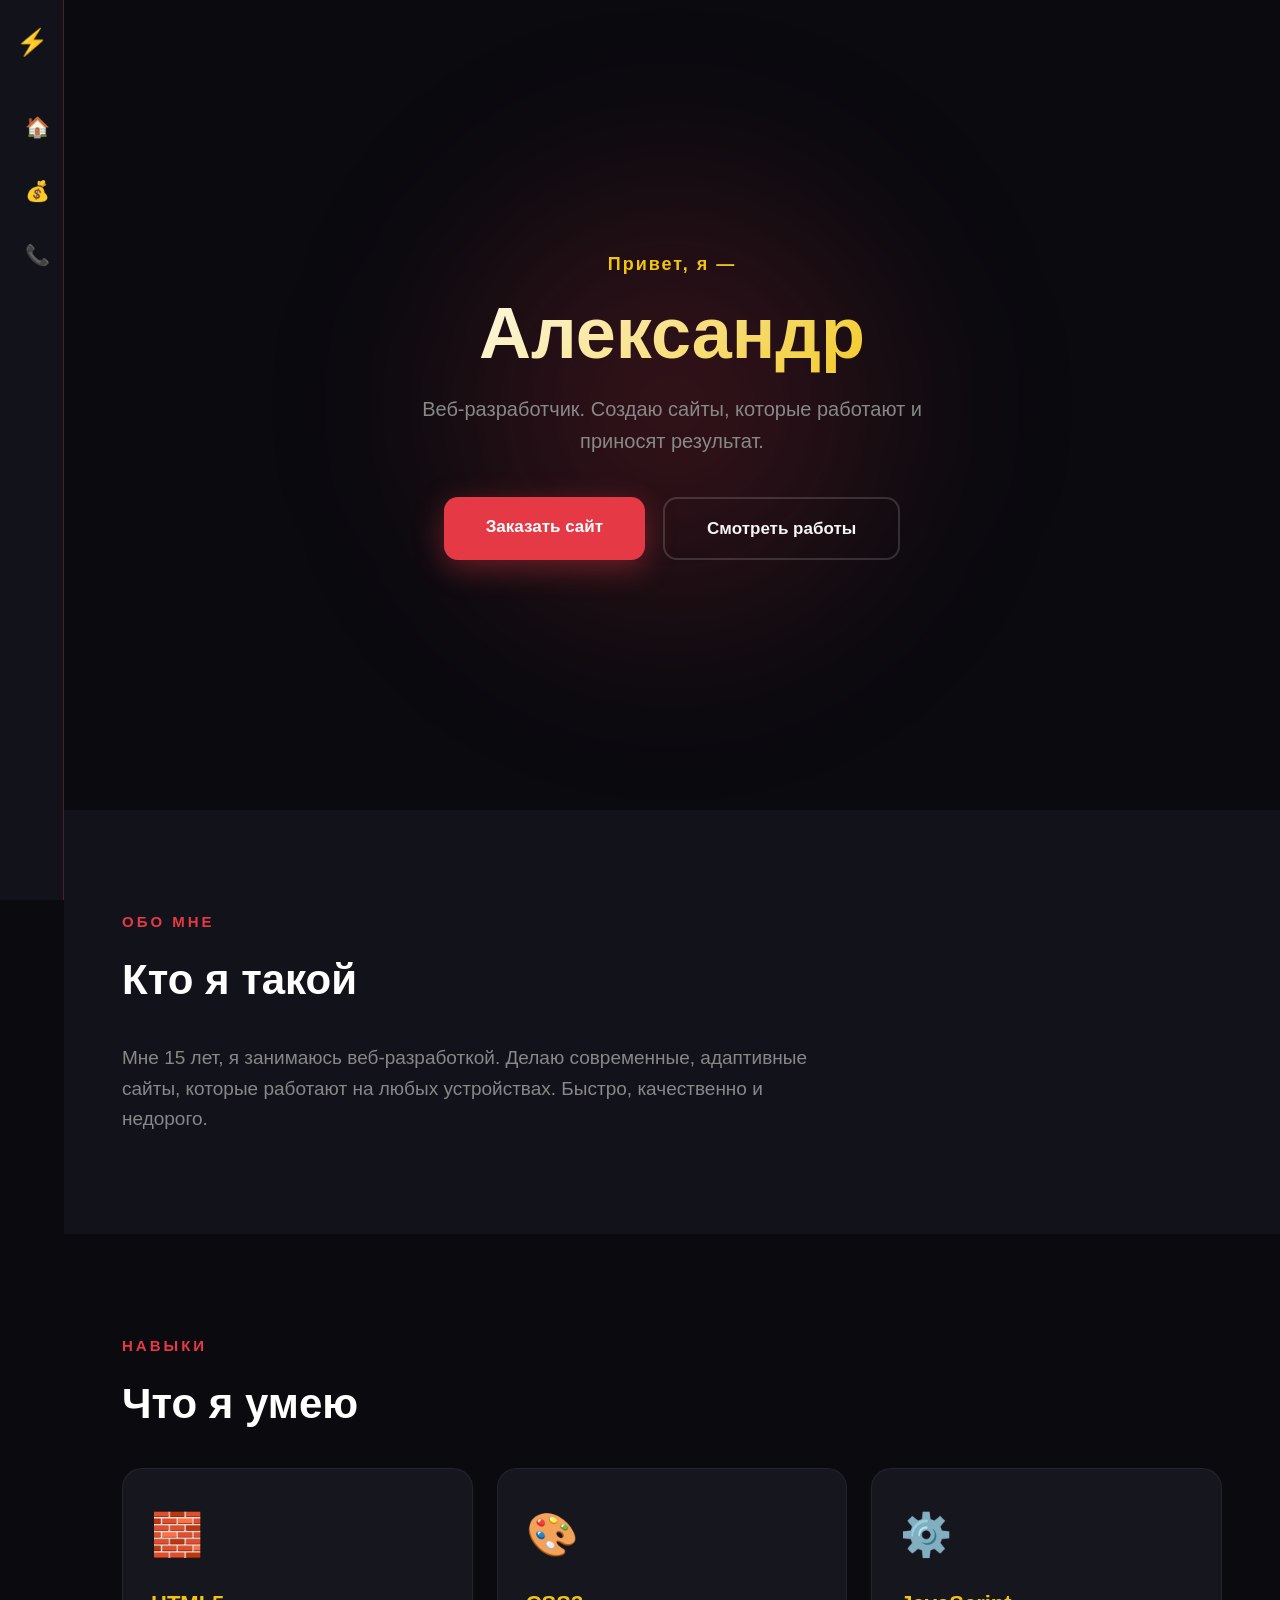
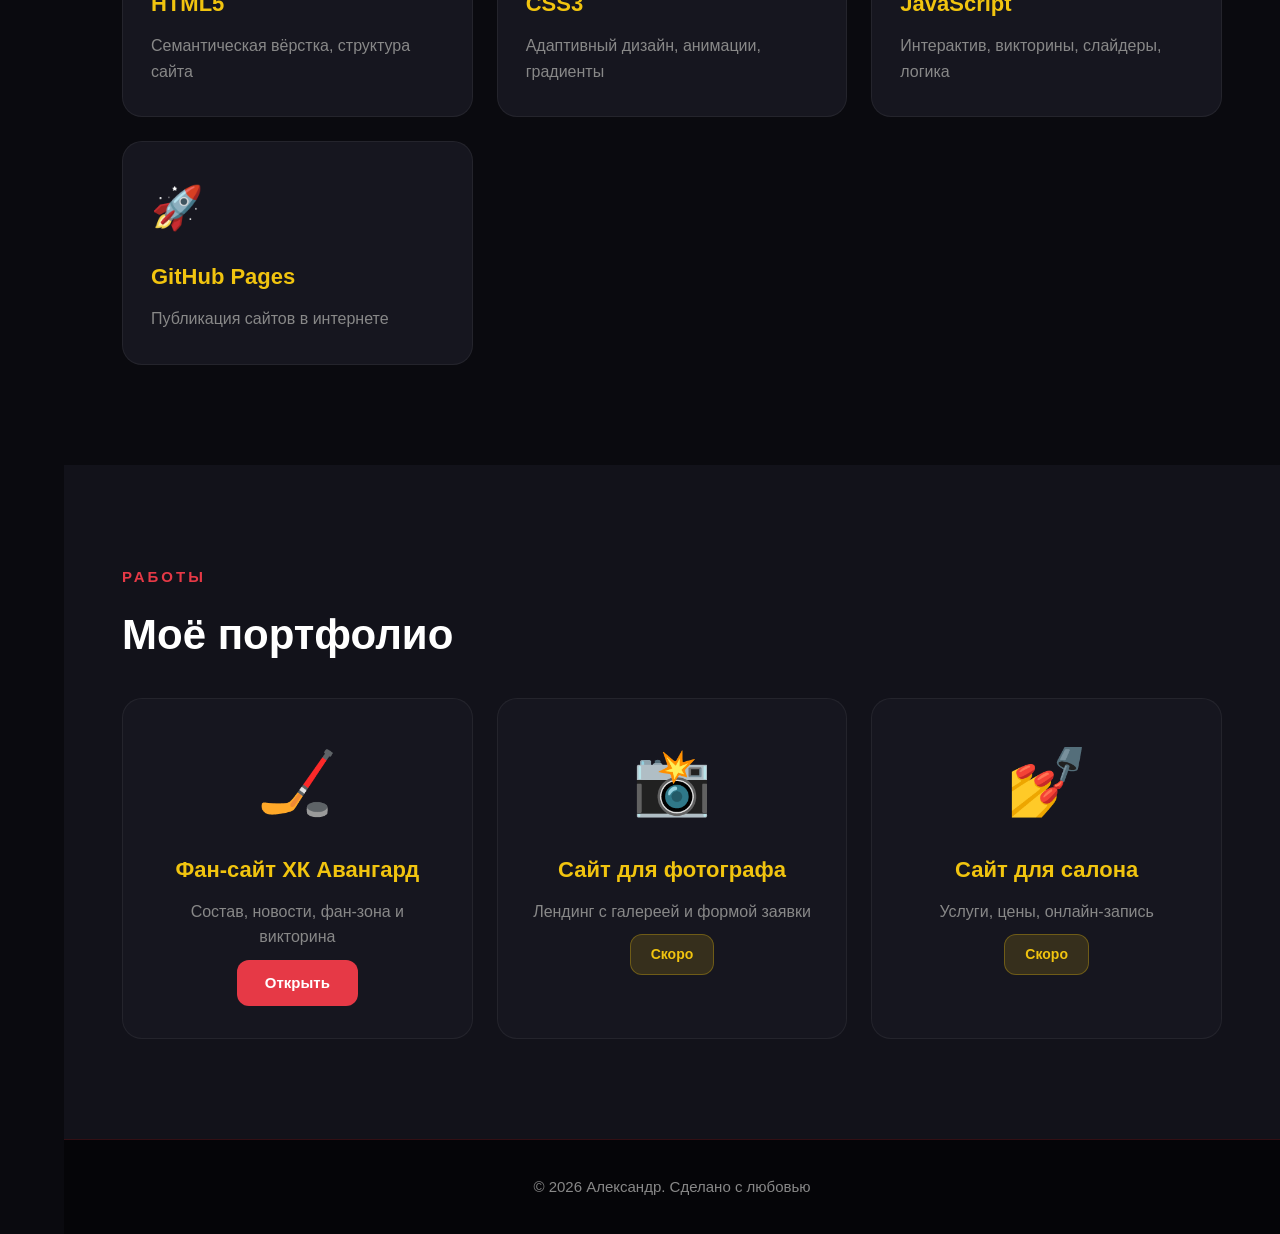
==== index.html @ da01ce76 "Add files via upload" ====
<!DOCTYPE html>
<html lang="ru">
<head>
    <meta charset="UTF-8" />
    <meta name="viewport" content="width=device-width, initial-scale=1.0" />
    <title>Портфолио — Веб-разработчик</title>
    <link rel="stylesheet" href="style.css" />
</head>
<body>

    <!-- ===== БОКОВАЯ ПАНЕЛЬ ===== -->
    <aside class="sidebar">
        <div class="sidebar-icon">⚡</div>
        <nav class="sidebar-nav">
    <a href="index.html">
        <span class="icon">🏠</span>
        <span class="label">Главная</span>
    </a>
    <a href="services.html">
        <span class="icon">💰</span>
        <span class="label">Услуги и цены</span>
    </a>
    <a href="contact.html">
        <span class="icon">📞</span>
        <span class="label">Связаться</span>
    </a>
</nav>
    </aside>

    <!-- ===== ГЛАВНЫЙ ЭКРАН ===== -->
    <section class="hero">
        <div class="hero-content">
            <p class="hero-tag">Привет, я —</p>
            <h1 class="hero-title">Александр</h1>
            <p class="hero-subtitle">Веб-разработчик. Создаю сайты, которые работают и приносят результат.</p>
            <div class="hero-buttons">
                <a href="contact.html" class="btn-primary">Заказать сайт</a>
                <a href="#portfolio" class="btn-ghost">Смотреть работы</a>
            </div>
        </div>
        <div class="hero-glow"></div>
    </section>

    <!-- ===== О СЕБЕ ===== -->
    <section class="section" id="about">
        <div class="container">
            <p class="section-tag">Обо мне</p>
            <h2 class="section-title">Кто я такой</h2>
            <p class="section-text">Мне 15 лет, я занимаюсь веб-разработкой. Делаю современные, адаптивные сайты, которые работают на любых устройствах. Быстро, качественно и недорого.</p>
        </div>
    </section>

    <!-- ===== НАВЫКИ ===== -->
    <section class="section" id="skills">
        <div class="container">
            <p class="section-tag">Навыки</p>
            <h2 class="section-title">Что я умею</h2>
            <div class="grid">
                <div class="card">
                    <div class="card-icon">🧱</div>
                    <h3>HTML5</h3>
                    <p>Семантическая вёрстка, структура сайта</p>
                </div>
                <div class="card">
                    <div class="card-icon">🎨</div>
                    <h3>CSS3</h3>
                    <p>Адаптивный дизайн, анимации, градиенты</p>
                </div>
                <div class="card">
                    <div class="card-icon">⚙️</div>
                    <h3>JavaScript</h3>
                    <p>Интерактив, викторины, слайдеры, логика</p>
                </div>
                <div class="card">
                    <div class="card-icon">🚀</div>
                    <h3>GitHub Pages</h3>
                    <p>Публикация сайтов в интернете</p>
                </div>
            </div>
        </div>
    </section>

    <!-- ===== ПОРТФОЛИО ===== -->
    <section class="section" id="portfolio">
        <div class="container">
            <p class="section-tag">Работы</p>
            <h2 class="section-title">Моё портфолио</h2>
            <div class="grid">
                <div class="card work-card">
                    <div class="work-preview">🏒</div>
                    <h3>Фан-сайт ХК Авангард</h3>
                    <p>Состав, новости, фан-зона и викторина</p>
                    <a href="https://Exp3rt1k.github.io/avangard-site" target="_blank" class="btn-small">Открыть</a>
                </div>
                <div class="card work-card">
                    <div class="work-preview">📸</div>
                    <h3>Сайт для фотографа</h3>
                    <p>Лендинг с галереей и формой заявки</p>
                    <span class="badge">Скоро</span>
                </div>
              <div class="card work-card">
    <div class="work-preview">💅</div>
    <h3>Сайт для салона</h3>
    <p>Услуги, цены, онлайн-запись</p>
    <span class="badge">Скоро</span>
</div>
            </div>
        </div>
    </section>

    <!-- ===== ПОДВАЛ ===== -->
    <footer>
        <p>© 2026 Александр. Сделано с любовью</p>
    </footer>

</body>
</html>
---- style.css ----
* {
    margin: 0;
    padding: 0;
    box-sizing: border-box;
}

:root {
    --bg: #0a0a0f;
    --bg-2: #12121a;
    --card: #16161f;
    --accent: #e63946;
    --accent-2: #f1c40f;
    --text: #f5f5f5;
    --text-dim: #888;
}

body {
    font-family: 'Segoe UI', Arial, sans-serif;
    background: var(--bg);
    color: var(--text);
    line-height: 1.6;
    padding-left: 64px;
    overflow-x: hidden;
}

/* ===== БОКОВАЯ ПАНЕЛЬ ===== */
.sidebar {
    position: fixed;
    left: 0;
    top: 0;
    height: 100vh;
    width: 64px;
    background: var(--bg-2);
    border-right: 1px solid rgba(230, 57, 70, 0.3);
    z-index: 1000;
    transition: width 0.35s cubic-bezier(0.4, 0, 0.2, 1);
    overflow: hidden;
    display: flex;
    flex-direction: column;
    align-items: center;
    padding-top: 22px;
}

.sidebar:hover {
    width: 210px;
    box-shadow: 8px 0 40px rgba(230, 57, 70, 0.25);
}

.sidebar-icon {
    font-size: 26px;
    color: var(--accent-2);
    margin-bottom: 35px;
    min-width: 64px;
    text-align: center;
    transition: transform 0.3s;
}

.sidebar:hover .sidebar-icon {
    transform: rotate(180deg) scale(1.1);
}

.sidebar-nav {
    display: flex;
    flex-direction: column;
    gap: 8px;
    width: 100%;
    padding: 0 10px;
}

.sidebar-nav a {
    display: flex;
    align-items: center;
    gap: 14px;
    color: var(--text-dim);
    text-decoration: none;
    font-size: 15px;
    font-weight: 600;
    padding: 12px 14px;
    border-radius: 12px;
    white-space: nowrap;
    transition: all 0.3s;
    min-width: 190px;
}

.sidebar-nav a:hover {
    background: rgba(230, 57, 70, 0.15);
    color: var(--accent-2);
}

.sidebar-nav .icon {
    font-size: 20px;
    min-width: 26px;
    text-align: center;
}

.sidebar-nav .label {
    opacity: 0;
    transition: opacity 0.25s;
}

.sidebar:hover .label {
    opacity: 1;
}

/* ===== ГЛАВНЫЙ ЭКРАН ===== */
.hero {
    position: relative;
    min-height: 90vh;
    display: flex;
    align-items: center;
    justify-content: center;
    text-align: center;
    padding: 60px 20px;
    overflow: hidden;
}

.hero-glow {
    position: absolute;
    width: 600px;
    height: 600px;
    background: radial-gradient(circle, rgba(230, 57, 70, 0.25) 0%, transparent 70%);
    border-radius: 50%;
    filter: blur(80px);
    z-index: 0;
    animation: pulse 5s infinite ease-in-out;
}

@keyframes pulse {
    0%, 100% { transform: scale(1); opacity: 0.6; }
    50% { transform: scale(1.15); opacity: 0.9; }
}

.hero-content {
    position: relative;
    z-index: 1;
    max-width: 700px;
}

.hero-tag {
    color: var(--accent-2);
    font-size: 18px;
    font-weight: 600;
    letter-spacing: 2px;
    margin-bottom: 15px;
}

.hero-title {
    font-size: 72px;
    font-weight: 800;
    line-height: 1.1;
    margin-bottom: 20px;
    background: linear-gradient(135deg, #fff 0%, var(--accent-2) 100%);
    -webkit-background-clip: text;
    -webkit-text-fill-color: transparent;
    background-clip: text;
}

.hero-subtitle {
    font-size: 20px;
    color: var(--text-dim);
    margin-bottom: 40px;
    max-width: 520px;
    margin-left: auto;
    margin-right: auto;
}

.hero-buttons {
    display: flex;
    gap: 18px;
    justify-content: center;
    flex-wrap: wrap;
}

.btn-primary {
    display: inline-block;
    background: var(--accent);
    color: #fff;
    padding: 16px 42px;
    border-radius: 14px;
    text-decoration: none;
    font-weight: 700;
    font-size: 17px;
    transition: all 0.3s;
    box-shadow: 0 8px 30px rgba(230, 57, 70, 0.4);
}

.btn-primary:hover {
    transform: translateY(-3px);
    box-shadow: 0 12px 40px rgba(230, 57, 70, 0.6);
}

.btn-ghost {
    display: inline-block;
    background: transparent;
    color: var(--text);
    padding: 16px 42px;
    border-radius: 14px;
    text-decoration: none;
    font-weight: 700;
    font-size: 17px;
    border: 2px solid rgba(255, 255, 255, 0.15);
    transition: all 0.3s;
}

.btn-ghost:hover {
    border-color: var(--accent-2);


color: var(--accent-2);
}

/* ===== СЕКЦИИ ===== */
.section {
    padding: 100px 20px;
}

.section:nth-of-type(even) {
    background: var(--bg-2);
}

.container {
    max-width: 1100px;
    margin: 0 auto;
}

.section-tag {
    color: var(--accent);
    font-size: 15px;
    font-weight: 700;
    letter-spacing: 3px;
    text-transform: uppercase;
    margin-bottom: 12px;
}

.section-title {
    font-size: 42px;
    font-weight: 800;
    margin-bottom: 30px;
    color: #fff;
}

.section-text {
    font-size: 19px;
    color: var(--text-dim);
    max-width: 700px;
}

/* ===== СЕТКА ===== */
.grid {
    display: grid;
    grid-template-columns: repeat(auto-fit, minmax(260px, 1fr));
    gap: 24px;
    margin-top: 30px;
}

.card {
    background: var(--card);
    padding: 32px 28px;
    border-radius: 20px;
    border: 1px solid rgba(255, 255, 255, 0.06);
    transition: all 0.4s cubic-bezier(0.4, 0, 0.2, 1);
    position: relative;
    overflow: hidden;
}

.card::before {
    content: '';
    position: absolute;
    top: 0;
    left: 0;
    width: 100%;
    height: 3px;
    background: linear-gradient(90deg, var(--accent), var(--accent-2));
    transform: scaleX(0);
    transform-origin: left;
    transition: transform 0.4s;
}

.card:hover::before {
    transform: scaleX(1);
}

.card:hover {
    transform: translateY(-8px);
    border-color: rgba(230, 57, 70, 0.4);
    box-shadow: 0 20px 50px rgba(0, 0, 0, 0.5);
}

.card-icon {
    font-size: 42px;
    margin-bottom: 18px;
}

.card h3 {
    font-size: 22px;
    margin-bottom: 12px;
    color: var(--accent-2);
}

.card p {
    color: var(--text-dim);
    font-size: 16px;
}

/* ===== ПОРТФОЛИО ===== */
.work-card {
    text-align: center;
}

.work-preview {
    font-size: 64px;
    margin-bottom: 18px;
    transition: transform 0.4s;
}

.work-card:hover .work-preview {
    transform: scale(1.15) rotate(-5deg);
}

.btn-small {
    display: inline-block;
    background: var(--accent);
    color: #fff;
    padding: 11px 28px;
    border-radius: 12px;
    text-decoration: none;
    font-weight: 700;
    font-size: 15px;
    transition: all 0.3s;
    margin-top: 10px;
}

.btn-small:hover {
    background: var(--accent-2);
    color: #0a0a0f;
    transform: scale(1.05);
}

.badge {
    display: inline-block;
    background: rgba(241, 196, 15, 0.15);
    color: var(--accent-2);
    padding: 8px 20px;
    border-radius: 12px;
    font-size: 14px;
    font-weight: 700;
    margin-top: 10px;
    border: 1px solid rgba(241, 196, 15, 0.3);
}

/* ===== КОНТАКТЫ ===== */
.contact-grid {
    display: grid;
    grid-template-columns: repeat(auto-fit, minmax(240px, 1fr));
    gap: 24px;
    margin-top: 30px;
}

.contact-card {
    background: var(--card);
    padding: 40px 25px;
    border-radius: 20px;
    text-align: center;
    text-decoration: none;
    color: var(--text);
    border: 1px solid rgba(255, 255, 255, 0.06);
    transition: all 0.4s;
}

.contact-card:hover {
    transform: translateY(-8px);
    border-color: var(--accent-2);
    box-shadow: 0 20px 50px rgba(241, 196, 15, 0.2);
}

.contact-icon {
    font-size: 48px;
    margin-bottom: 18px;
}

.contact-card h3 {
    font-size: 22px;
    color: var(--accent-2);
    margin-bottom: 8px;
}

.contact-card p {
    color: var(--text-dim);
    font-size: 15px;
}

/* ===== ПОДВАЛ ===== */
footer {
    background: #050508;
    text-align: center;
    padding: 35px 20px;
    border-top: 1px solid rgba(230, 57, 70, 0.2);
    color: var(--text-dim);
    font-size: 15px;
}

/* ===== АДАПТАЦИЯ ===== */
@media screen and (max-width: 768px) {
    body {
        padding-left: 56px;
    }
    .sidebar {
        width: 56px;
    }
    .sidebar:hover {
        width: 190px;
    }
    .sidebar-nav a {
        font-size: 14px;
        padding: 10px 12px;
    }
    .hero-title {
        font-size: 42px;
    }
    .hero-subtitle {
        font-size: 17px;
    }
    .section {
        padding: 60px 16px;
    }
    .section-title {
        font-size: 2


8px;
    }
    .section-text {
        font-size: 16px;
    }
    .btn-primary,
    .btn-ghost {
        padding: 14px 28px;
        font-size: 15px;
    }
    .grid {
        grid-template-columns: 1fr;
    }
    .hero-glow {
        width: 350px;
        height: 350px;
    }
}
/* ===== УСЛУГИ И ЦЕНЫ ===== */
.price-grid {
    display: grid;
    grid-template-columns: repeat(auto-fit, minmax(280px, 1fr));
    gap: 28px;
    margin-top: 30px;
}

.price-card {
    background: var(--card);
    padding: 36px 28px;
    border-radius: 24px;
    border: 2px solid rgba(255, 255, 255, 0.06);
    transition: all 0.4s cubic-bezier(0.4, 0, 0.2, 1);
    position: relative;
    text-align: center;
    display: flex;
    flex-direction: column;
}

.price-card:hover {
    transform: translateY(-10px);
    border-color: var(--accent);
    box-shadow: 0 25px 60px rgba(230, 57, 70, 0.3);
}

.price-card.featured {
    border-color: var(--accent-2);
    box-shadow: 0 15px 50px rgba(241, 196, 15, 0.15);
}

.price-badge {
    position: absolute;
    top: -14px;
    left: 50%;
    transform: translateX(-50%);
    background: var(--accent-2);
    color: #0a0a0f;
    padding: 6px 20px;
    border-radius: 20px;
    font-size: 13px;
    font-weight: 700;
    white-space: nowrap;
}

.price-icon {
    font-size: 56px;
    margin-bottom: 16px;
}

.price-card h3 {
    font-size: 24px;
    color: var(--accent-2);
    margin-bottom: 12px;
}

.price-desc {
    color: var(--text-dim);
    font-size: 15px;
    margin-bottom: 20px;
    min-height: 44px;
}

.price-value {
    font-size: 32px;
    font-weight: 800;
    color: #fff;
    margin-bottom: 24px;
    background: linear-gradient(135deg, var(--accent), var(--accent-2));
    -webkit-background-clip: text;
    -webkit-text-fill-color: transparent;
    background-clip: text;
}

.price-features {
    list-style: none;
    padding: 0;
    margin: 0 0 28px 0;
    text-align: left;
    flex-grow: 1;
}

.price-features li {
    color: var(--text-dim);
    font-size: 15px;
    padding: 8px 0;
    border-bottom: 1px solid rgba(255, 255, 255, 0.05);
}

.price-features li:last-child {
    border-bottom: none;
}

.price-card .btn-primary {
    width: 100%;
    text-align: center;
    padding: 14px 20px;
    font-size: 16px;
}

/* ===== КАК РАБОТАЮ ===== */
.steps-grid {
    display: grid;
    grid-template-columns: repeat(auto-fit, minmax(220px, 1fr));
    gap: 24px;
    margin-top: 30px;
}

.step-card {
    background: var(--card);
    padding: 32px 24px;
    border-radius: 20px;
    border: 1px solid rgba(255, 255, 255, 0.06);
    text-align: center;
    transition: all 0.4s;
    position: relative;
}

.step-card:hover {
    transform: translateY(-6px);
    border-color: var(--accent-2);
}

.step-num {
    width: 55px;
    height: 55px;
    background: linear-gradient(135deg, var(--accent), var(--accent-2));
    color: #fff;
    border-radius: 50%;
    display: flex;
    align-items: center;
    justify-content: center;
    font-size: 24px;
    font-weight: 800;
    margin: 0 auto 18px;
    box-shadow: 0 8px 25px rgba(230, 57, 70, 0.4);
}

.step-card h3 {
    color: var(--accent-2);
    font-size: 20px;
    margin-bottom: 10px;
}

.step-card p {
    color: var(--text-dim);
    font-size: 15px;
}

/* Адаптация под телефон */
@media screen and (max-width: 768px) {
    .price-grid,
    .steps-grid {
        grid-template-columns: 1fr;
    }
    .price-value {
        font-size: 26px;
    }
    .price-card {
        padding: 28px 22px;
    }
}
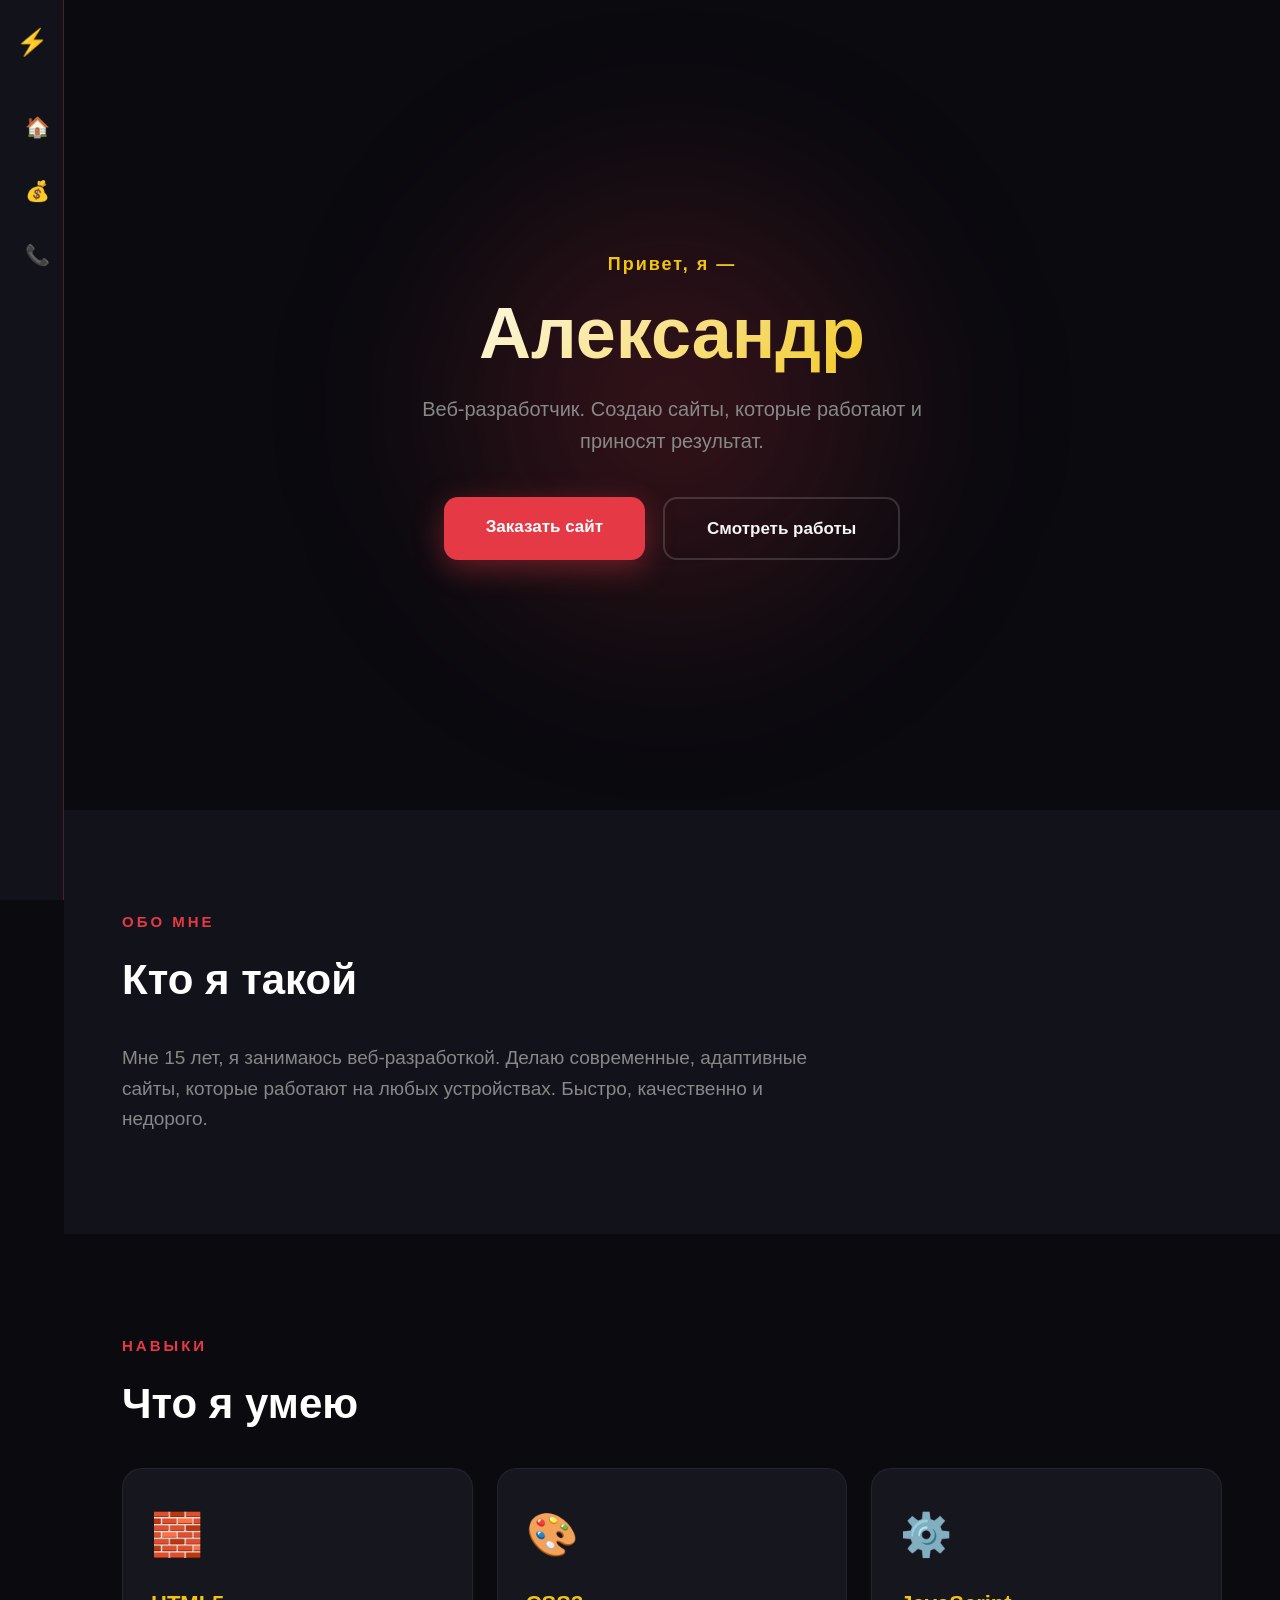
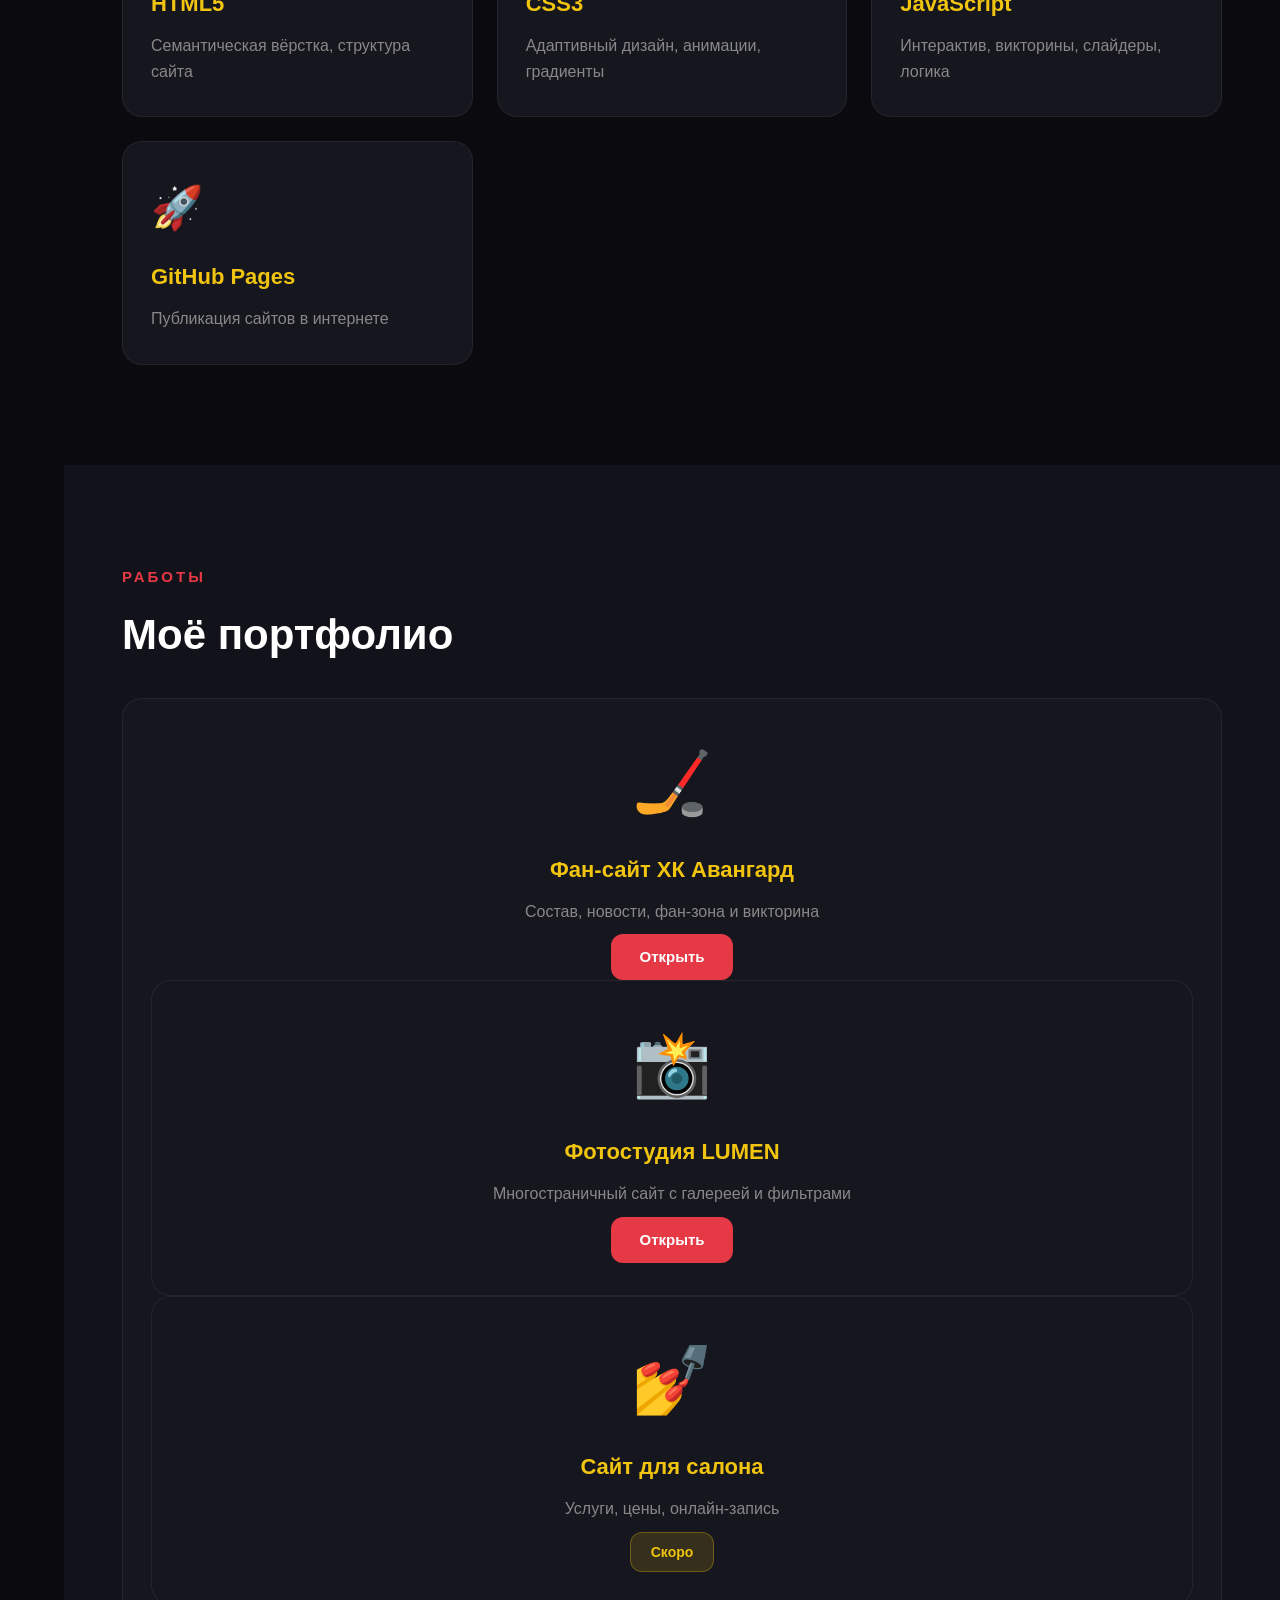
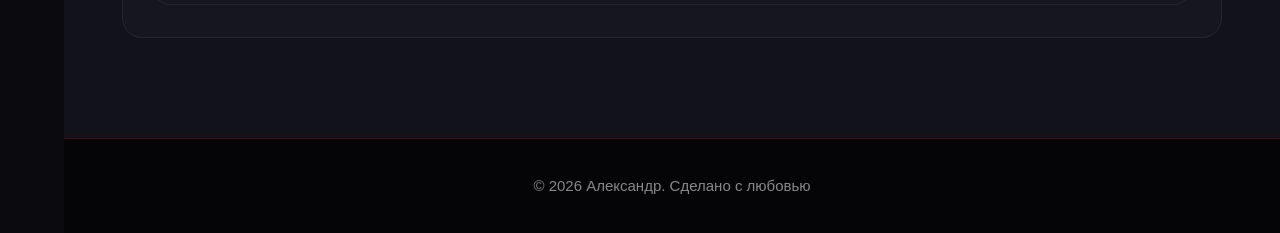
==== commit b8ba7ed0: "Update index.html" ====
--- a/index.html
+++ b/index.html
@@ -91,13 +91,12 @@
                     <h3>Фан-сайт ХК Авангард</h3>
                     <p>Состав, новости, фан-зона и викторина</p>
                     <a href="https://Exp3rt1k.github.io/avangard-site" target="_blank" class="btn-small">Открыть</a>
-                </div>
-                <div class="card work-card">
-                    <div class="work-preview">📸</div>
-                    <h3>Сайт для фотографа</h3>
-                    <p>Лендинг с галереей и формой заявки</p>
-                    <span class="badge">Скоро</span>
-                </div>
+               <div class="card work-card">
+    <div class="work-preview">📸</div>
+    <h3>Фотостудия LUMEN</h3>
+    <p>Многостраничный сайт с галереей и фильтрами</p>
+    <a href="https://exp3rt1k.github.io/lumen-studio/" target="_blank" class="btn-small">Открыть</a>
+</div>
               <div class="card work-card">
     <div class="work-preview">💅</div>
     <h3>Сайт для салона</h3>
@@ -114,4 +113,4 @@
     </footer>
 
 </body>
-</html>+</html>
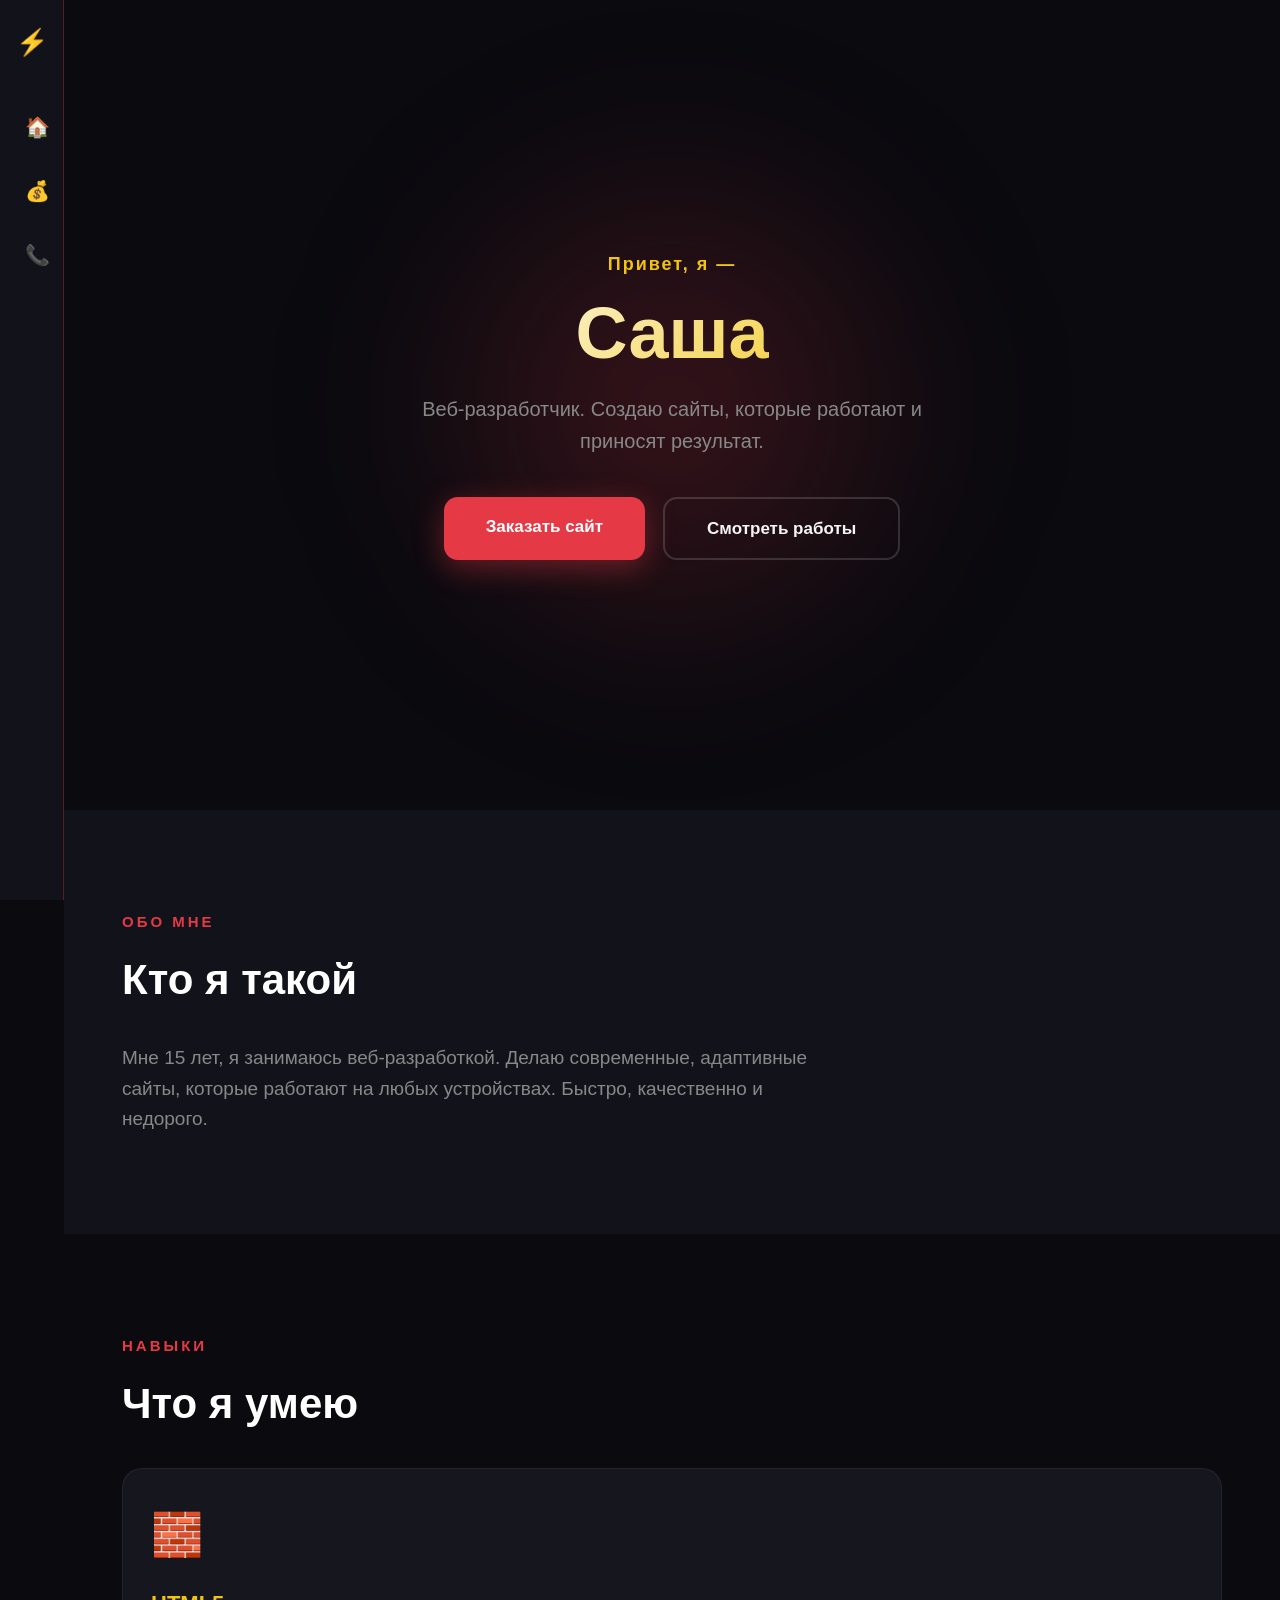
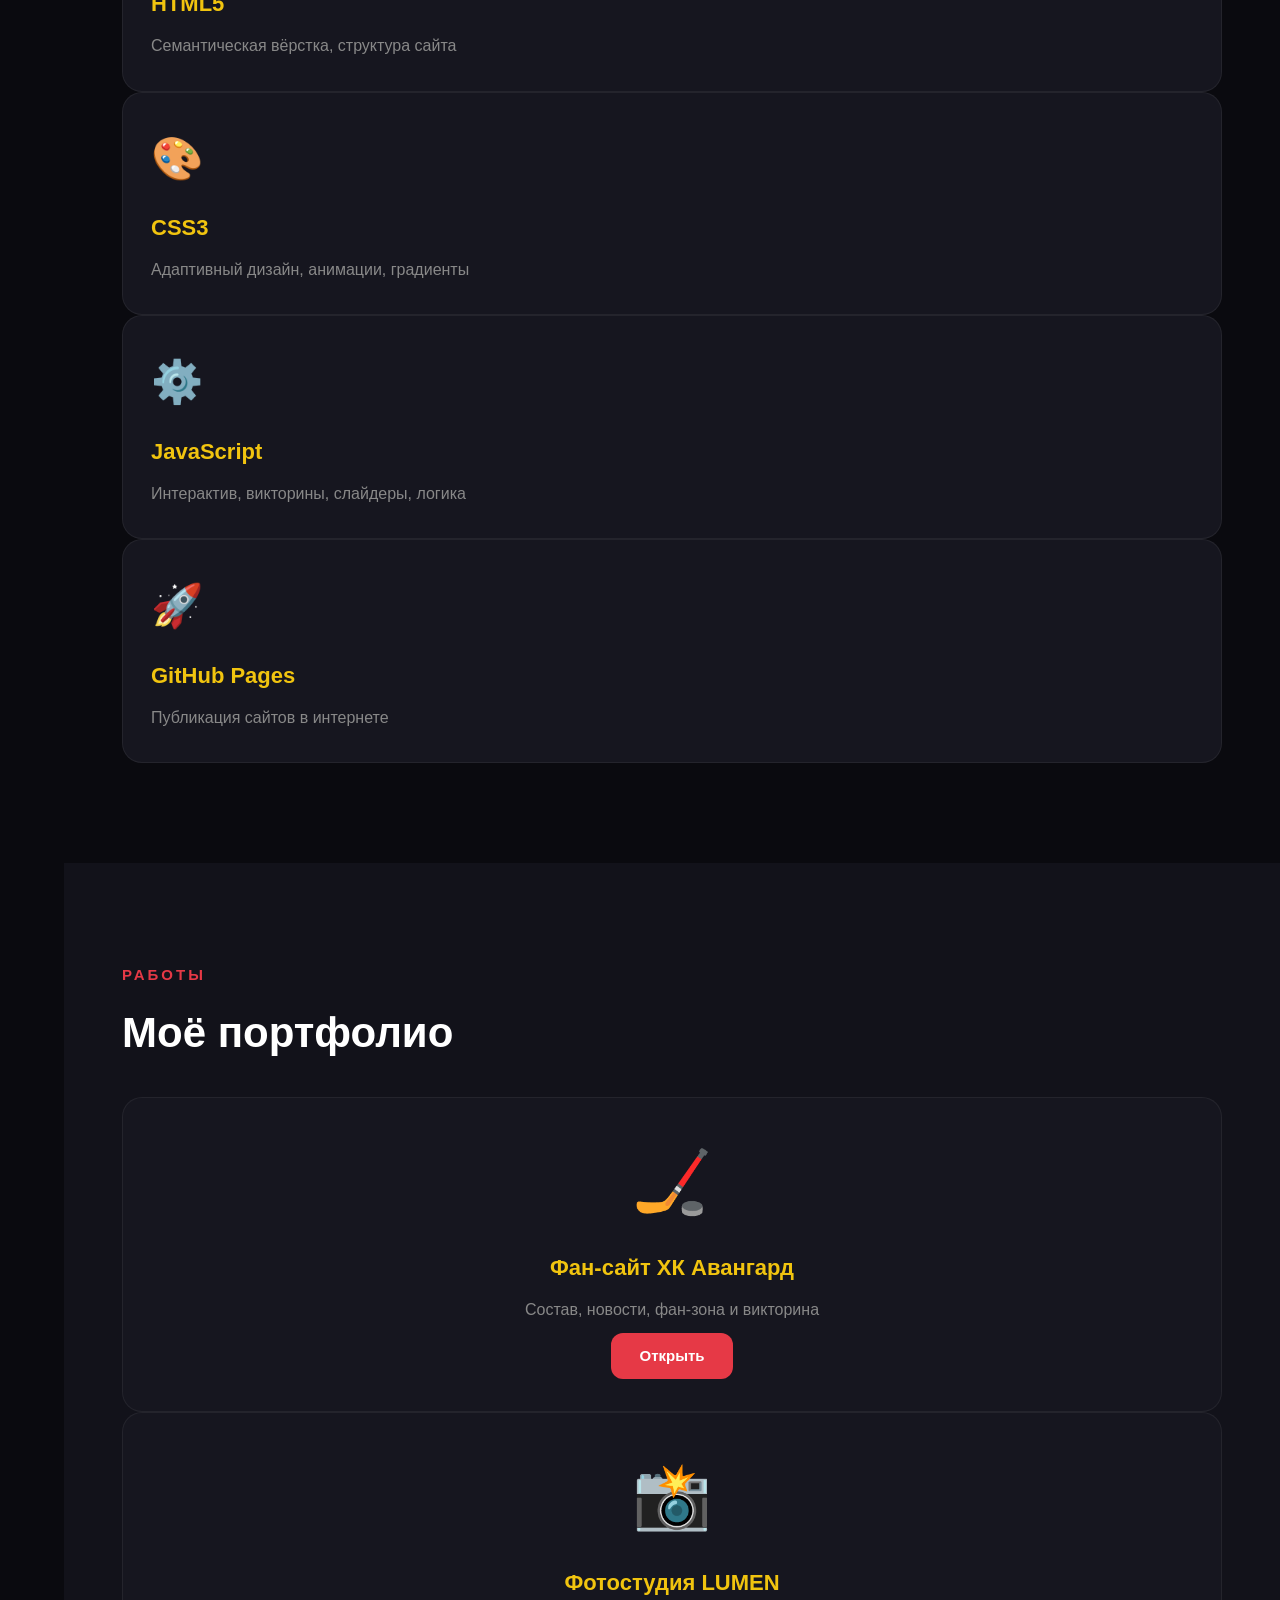
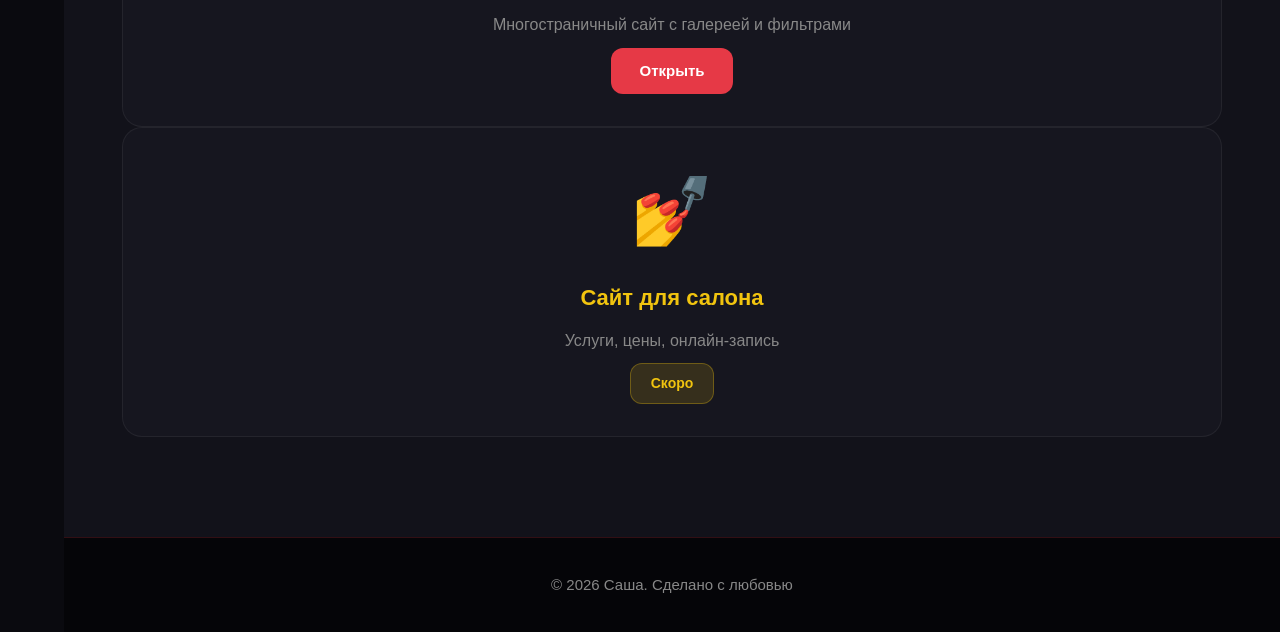
==== commit de0d815f: "Update index.html" ====
--- a/index.html
+++ b/index.html
@@ -3,7 +3,7 @@
 <head>
     <meta charset="UTF-8" />
     <meta name="viewport" content="width=device-width, initial-scale=1.0" />
-    <title>Портфолио — Веб-разработчик</title>
+    <title>Портфолио — Саша</title>
     <link rel="stylesheet" href="style.css" />
 </head>
 <body>
@@ -12,26 +12,26 @@
     <aside class="sidebar">
         <div class="sidebar-icon">⚡</div>
         <nav class="sidebar-nav">
-    <a href="index.html">
-        <span class="icon">🏠</span>
-        <span class="label">Главная</span>
-    </a>
-    <a href="services.html">
-        <span class="icon">💰</span>
-        <span class="label">Услуги и цены</span>
-    </a>
-    <a href="contact.html">
-        <span class="icon">📞</span>
-        <span class="label">Связаться</span>
-    </a>
-</nav>
+            <a href="index.html">
+                <span class="icon">🏠</span>
+                <span class="label">Главная</span>
+            </a>
+            <a href="services.html">
+                <span class="icon">💰</span>
+                <span class="label">Услуги и цены</span>
+            </a>
+            <a href="contact.html">
+                <span class="icon">📞</span>
+                <span class="label">Связаться</span>
+            </a>
+        </nav>
     </aside>
 
     <!-- ===== ГЛАВНЫЙ ЭКРАН ===== -->
     <section class="hero">
         <div class="hero-content">
             <p class="hero-tag">Привет, я —</p>
-            <h1 class="hero-title">Александр</h1>
+            <h1 class="hero-title">Саша</h1>
             <p class="hero-subtitle">Веб-разработчик. Создаю сайты, которые работают и приносят результат.</p>
             <div class="hero-buttons">
                 <a href="contact.html" class="btn-primary">Заказать сайт</a>
@@ -55,7 +55,7 @@
         <div class="container">
             <p class="section-tag">Навыки</p>
             <h2 class="section-title">Что я умею</h2>
-            <div class="grid">
+            <div class="cards-row">
                 <div class="card">
                     <div class="card-icon">🧱</div>
                     <h3>HTML5</h3>
@@ -85,31 +85,32 @@
         <div class="container">
             <p class="section-tag">Работы</p>
             <h2 class="section-title">Моё портфолио</h2>
-            <div class="grid">
+            <div class="cards-row">
                 <div class="card work-card">
                     <div class="work-preview">🏒</div>
                     <h3>Фан-сайт ХК Авангард</h3>
                     <p>Состав, новости, фан-зона и викторина</p>
-                    <a href="https://Exp3rt1k.github.io/avangard-site" target="_blank" class="btn-small">Открыть</a>
-               <div class="card work-card">
-    <div class="work-preview">📸</div>
-    <h3>Фотостудия LUMEN</h3>
-    <p>Многостраничный сайт с галереей и фильтрами</p>
-    <a href="https://exp3rt1k.github.io/lumen-studio/" target="_blank" class="btn-small">Открыть</a>
-</div>
-              <div class="card work-card">
-    <div class="work-preview">💅</div>
-    <h3>Сайт для салона</h3>
-    <p>Услуги, цены, онлайн-запись</p>
-    <span class="badge">Скоро</span>
-</div>
+                    <a href="https://exp3rt1k.github.io/avangard-site/" target="_blank" class="btn-small">Открыть</a>
+                </div>
+                <div class="card work-card">
+                    <div class="work-preview">📸</div>
+                    <h3>Фотостудия LUMEN</h3>
+                    <p>Многостраничный сайт с галереей и фильтрами</p>
+                    <a href="https://exp3rt1k.github.io/lumen-studio/" target="_blank" class="btn-small">Открыть</a>
+                </div>
+                <div class="card work-card">
+                    <div class="work-preview">💅</div>
+                    <h3>Сайт для салона</h3>
+                    <p>Услуги, цены, онлайн-запись</p>
+                    <span class="badge">Скоро</span>
+                </div>
             </div>
         </div>
     </section>
 
     <!-- ===== ПОДВАЛ ===== -->
     <footer>
-        <p>© 2026 Александр. Сделано с любовью</p>
+        <p>© 2026 Саша. Сделано с любовью</p>
     </footer>
 
 </body>
--- a/style.css
+++ b/style.css
@@ -248,9 +248,9 @@
 /* ===== СЕТКА ===== */
 .grid {
     display: grid;
-    grid-template-columns: repeat(auto-fit, minmax(260px, 1fr));
-    gap: 24px;
-    margin-top: 30px;
+    grid-template-columns: repeat(3, 1fr);
+    gap: 25px;
+    margin-top: 40px;
 }
 
 .card {
@@ -607,5 +607,20 @@
         padding: 28px 22px;
     }
 }
-
-
+@media screen and (max-width: 992px) {
+    .grid {
+        grid-template-columns: repeat(2, 1fr);
+    }
+}
+
+@media screen and (max-width: 768px) {
+    .grid {
+        grid-template-columns: 1fr;
+    }
+/* Портфолио — карточки в ряд */
+#portfolio .grid {
+    display: grid !important;
+    grid-template-columns: repeat(auto-fit, minmax(280px, 1fr)) !important;
+    gap: 25px !important;
+}
+
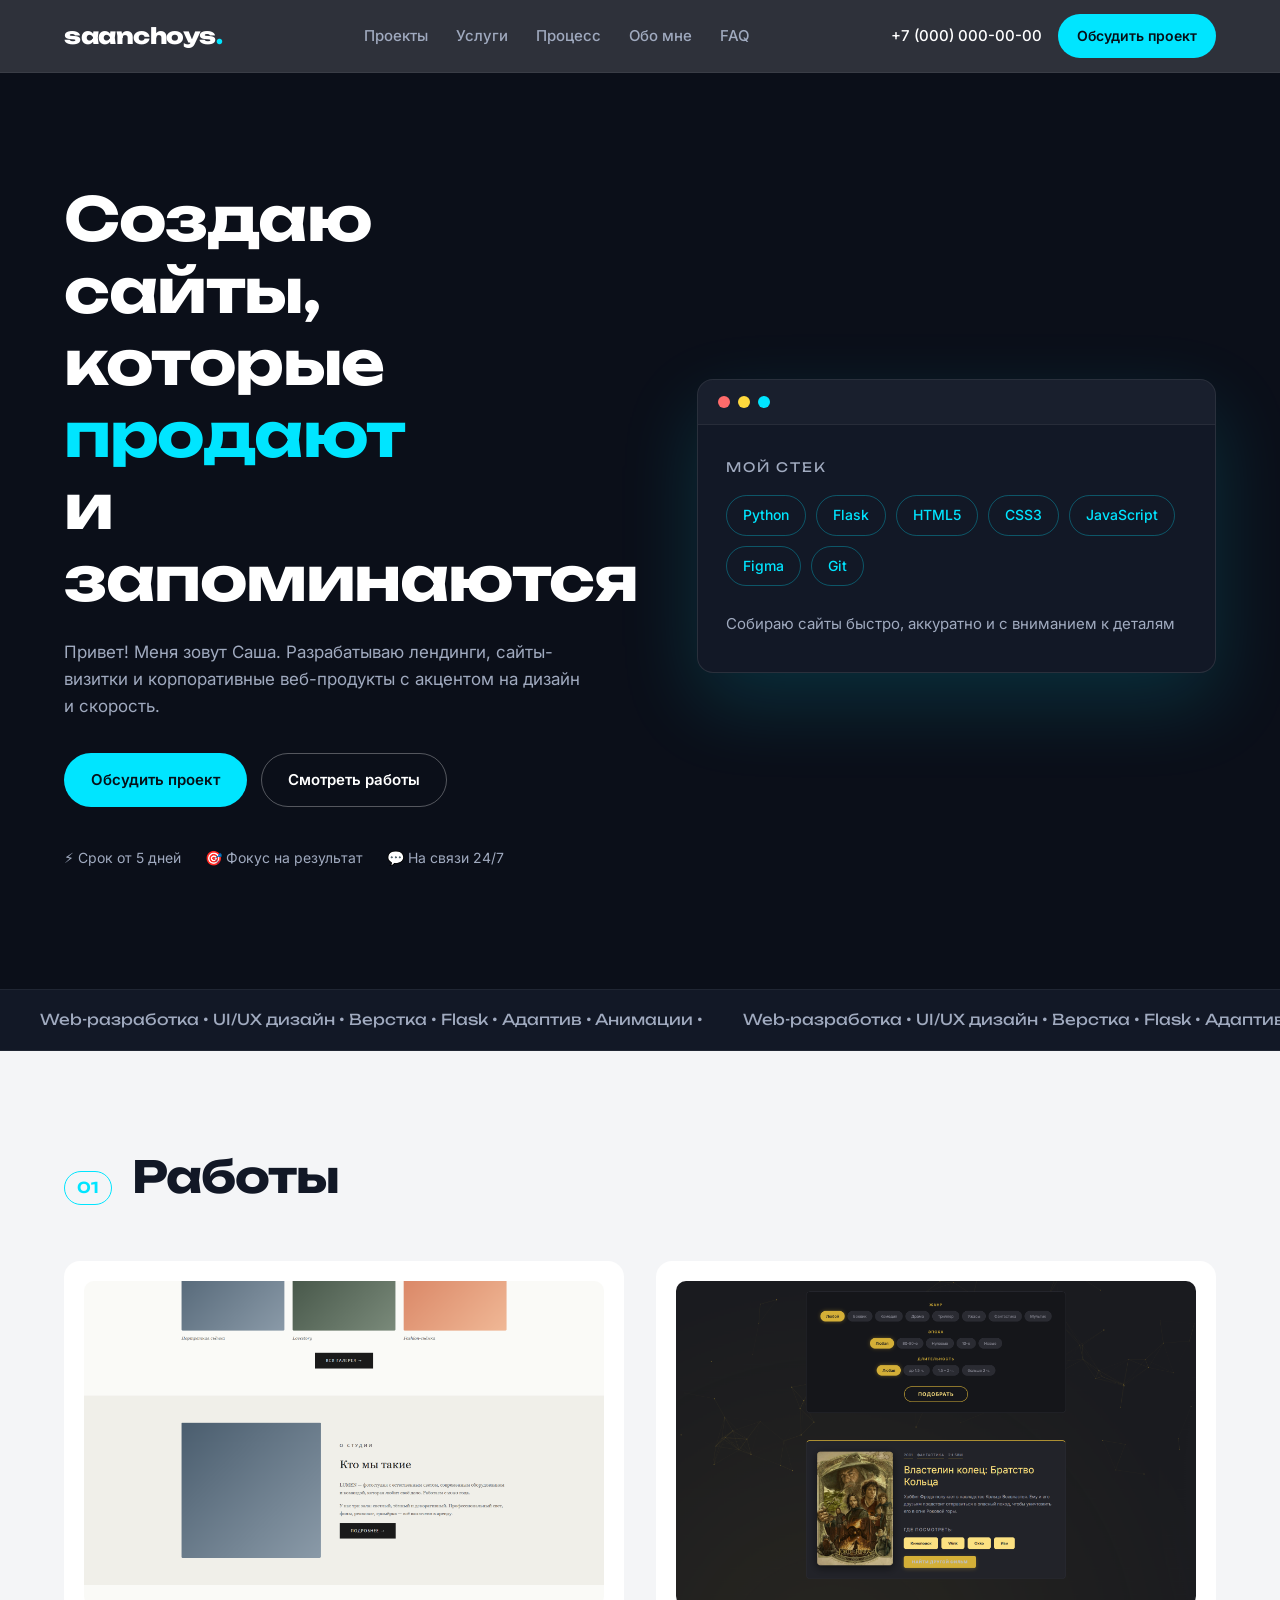
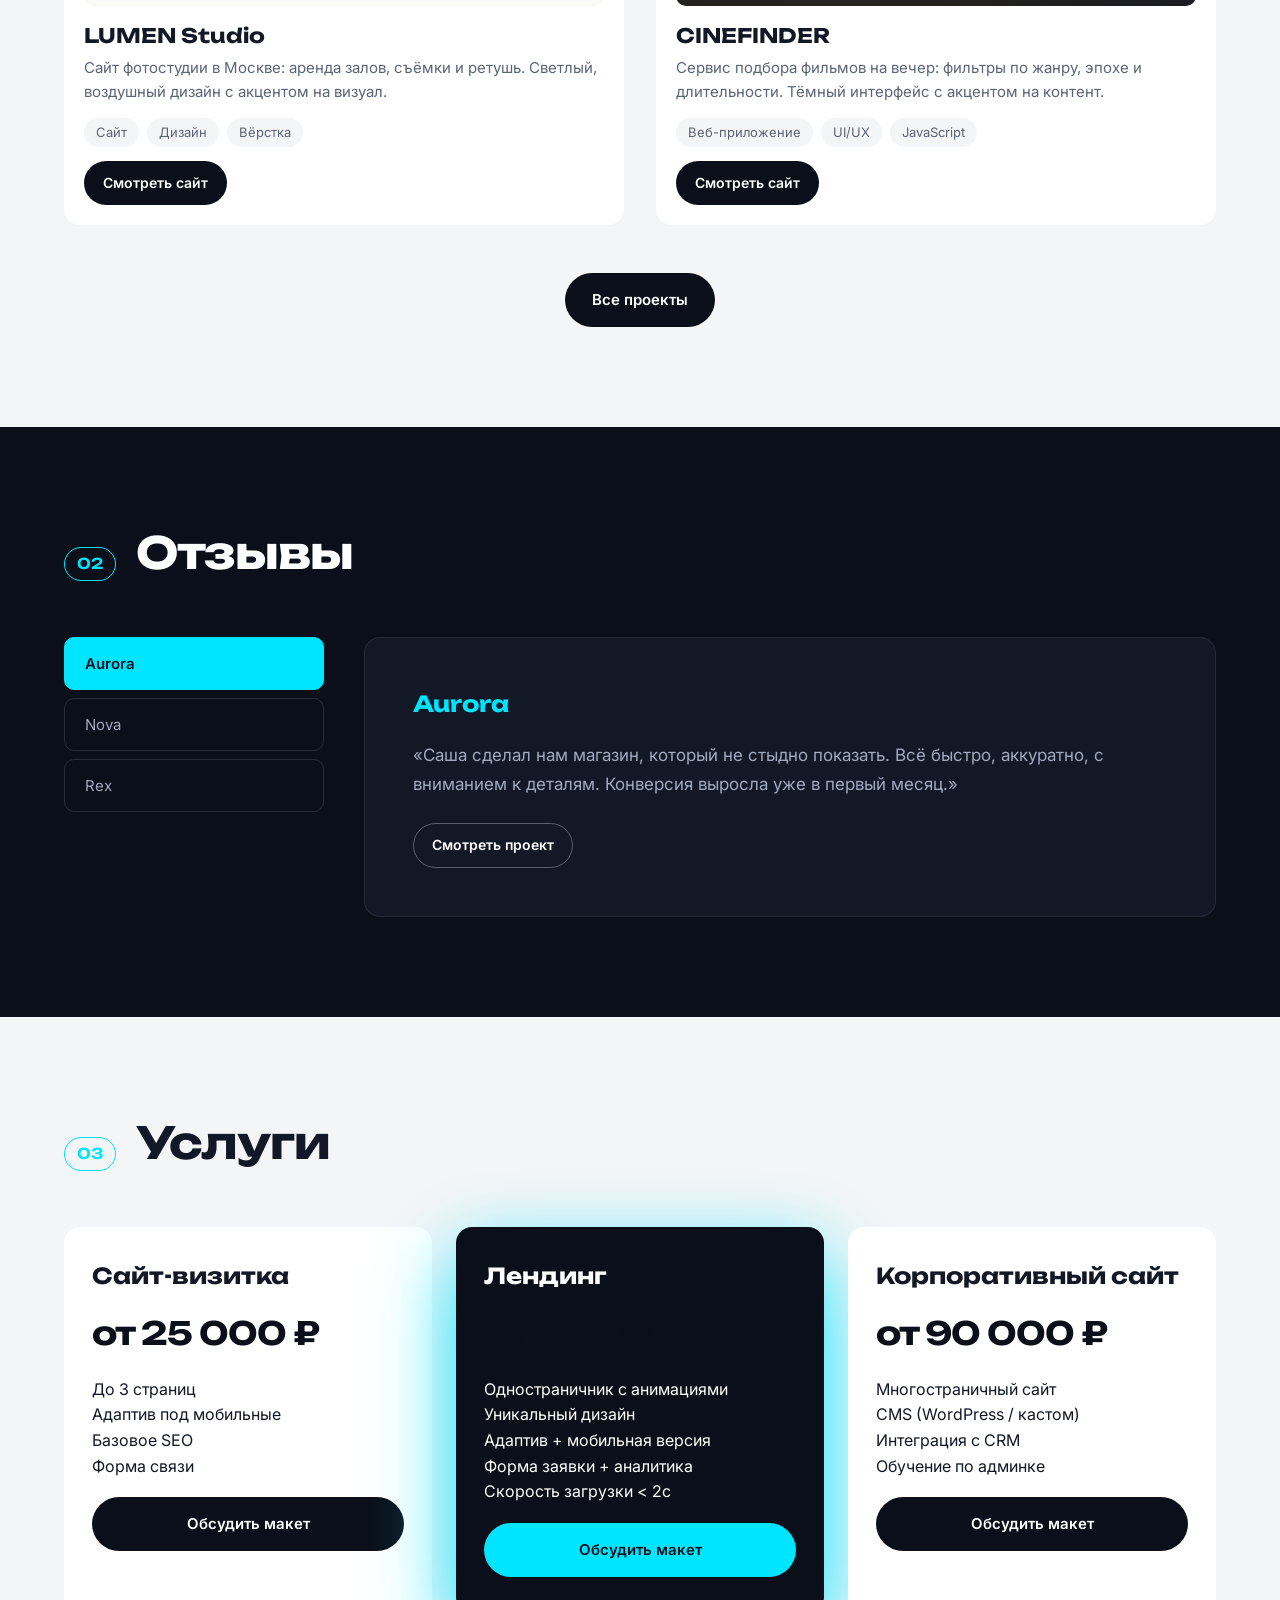
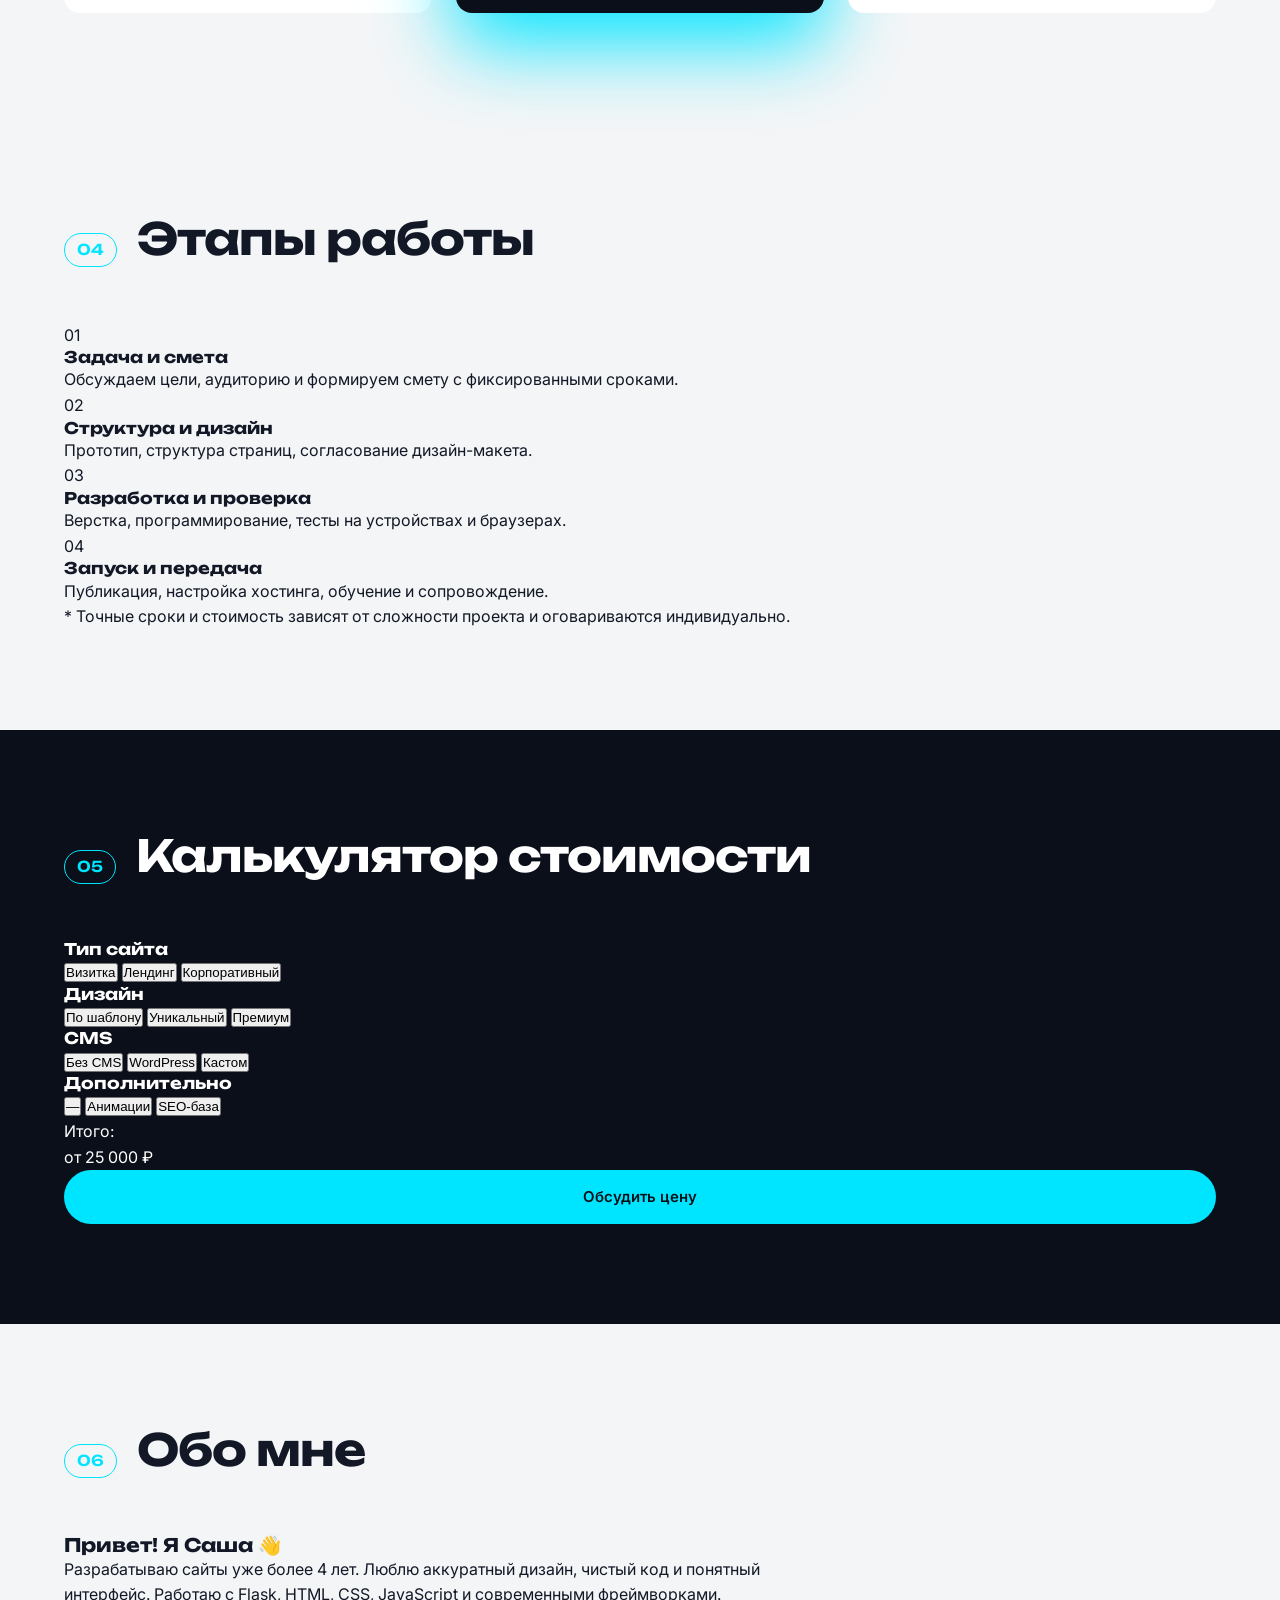
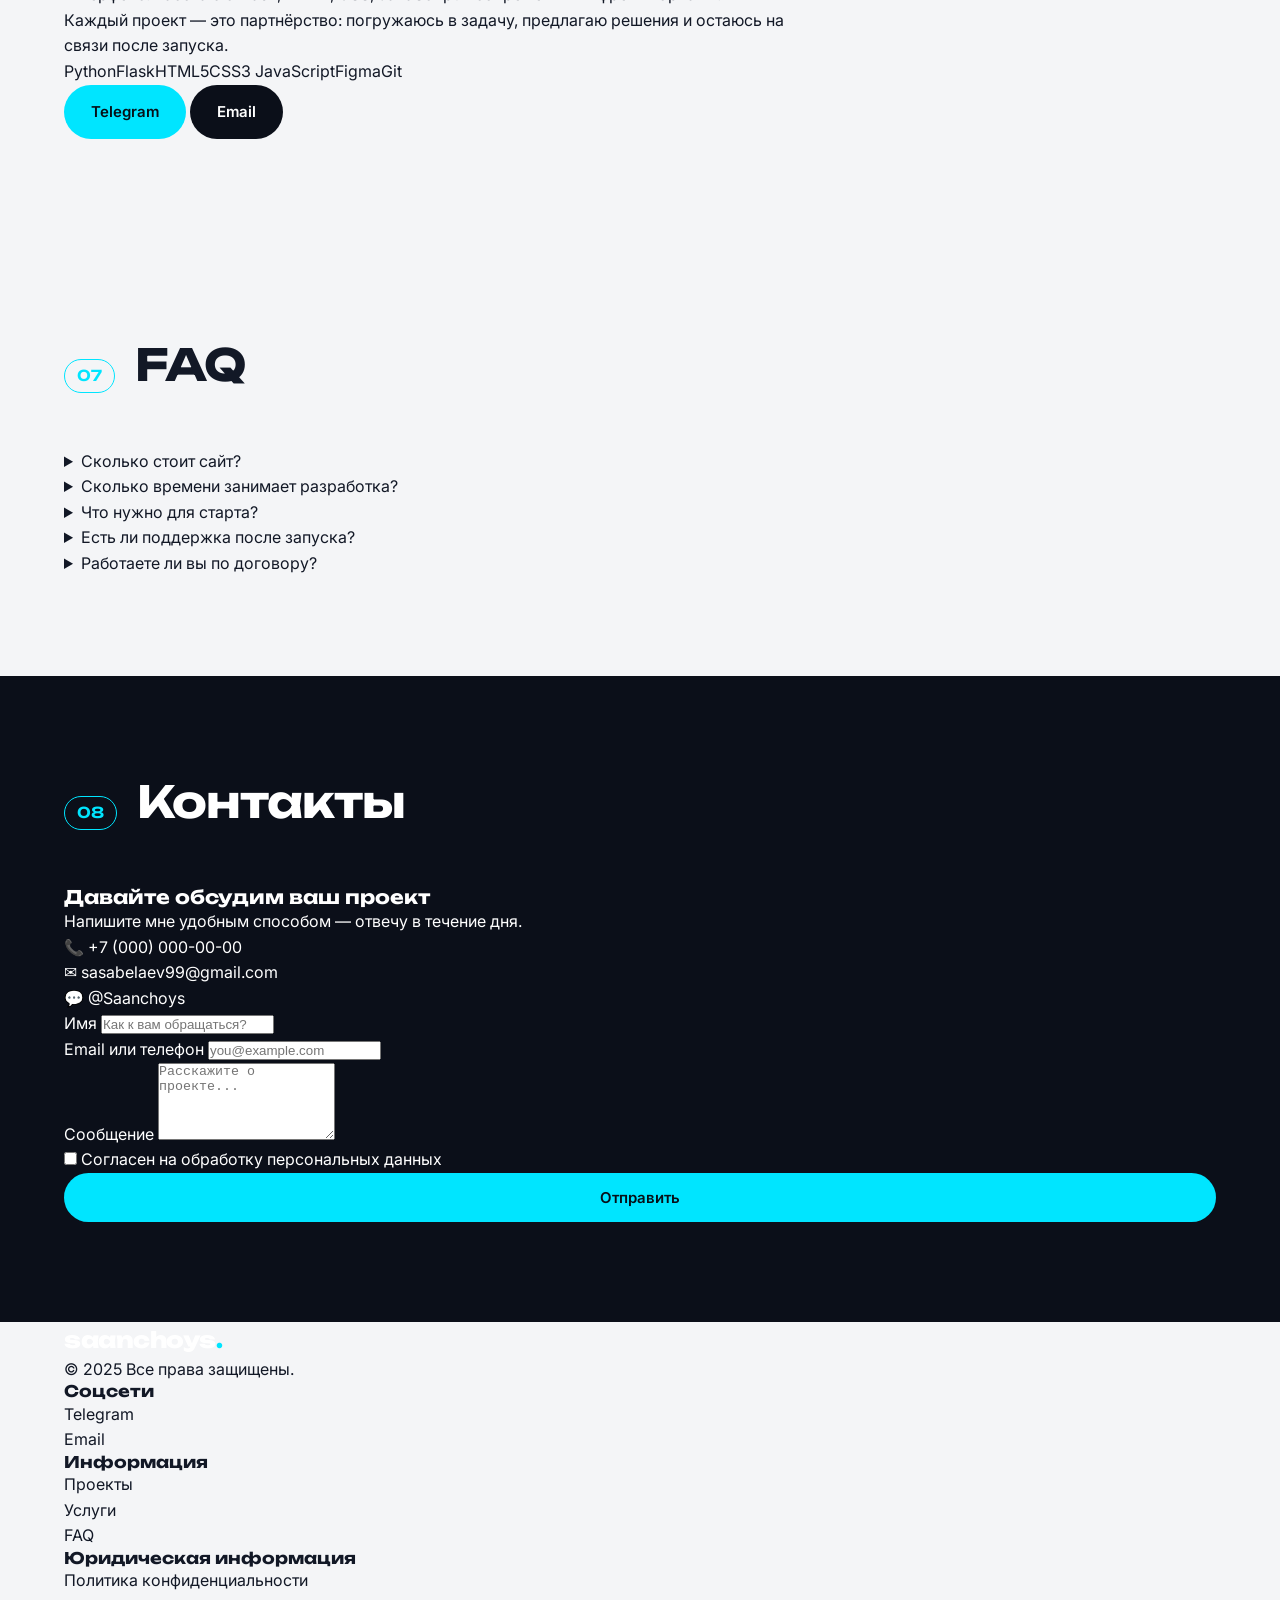
==== commit 200235af: "Add files via upload" ====
--- a/index.html
+++ b/index.html
@@ -1,117 +1,465 @@
 <!DOCTYPE html>
 <html lang="ru">
 <head>
-    <meta charset="UTF-8" />
-    <meta name="viewport" content="width=device-width, initial-scale=1.0" />
-    <title>Портфолио — Саша</title>
-    <link rel="stylesheet" href="style.css" />
+  <meta charset="UTF-8" />
+  <meta name="viewport" content="width=device-width, initial-scale=1.0" />
+  <title>Saanchoys — разработка сайтов и UI/UX дизайн</title>
+  <meta name="description" content="Создаю современные сайты, лендинги и интерфейсы. Быстро, аккуратно, с душой." />
+
+  <link rel="preconnect" href="https://fonts.googleapis.com" />
+  <link rel="preconnect" href="https://fonts.gstatic.com" crossorigin />
+  <link
+    href="https://fonts.googleapis.com/css2?family=Inter:wght@400;500;600;700&family=Unbounded:wght@500;600;700;800&display=swap"
+    rel="stylesheet"
+  />
+
+  <link rel="stylesheet" href="css/style.css" />
 </head>
 <body>
 
-    <!-- ===== БОКОВАЯ ПАНЕЛЬ ===== -->
-    <aside class="sidebar">
-        <div class="sidebar-icon">⚡</div>
-        <nav class="sidebar-nav">
-            <a href="index.html">
-                <span class="icon">🏠</span>
-                <span class="label">Главная</span>
+  <!-- ============ 1. ШАПКА ============ -->
+  <header class="header">
+    <div class="container header__inner">
+      <a href="#top" class="logo">saanchoys<span>.</span></a>
+
+      <nav class="nav" id="nav">
+        <a href="#works">Проекты</a>
+        <a href="#pricing">Услуги</a>
+        <a href="#process">Процесс</a>
+        <a href="#about">Обо мне</a>
+        <a href="#faq">FAQ</a>
+      </nav>
+
+      <div class="header__actions">
+        <a href="tel:+70000000000" class="header__phone">+7 (000) 000-00-00</a>
+        <a href="https://t.me/Saanchoys" target="_blank" rel="noopener" class="btn btn--accent btn--sm">
+          Обсудить проект
+        </a>
+        <button class="burger" id="burger" aria-label="Меню">
+          <span></span><span></span><span></span>
+        </button>
+      </div>
+    </div>
+  </header>
+
+  <main id="top">
+
+    <!-- ============ 2. HERO ============ -->
+    <section class="hero section--dark">
+      <div class="container hero__inner">
+        <div class="hero__text reveal">
+          <h1 class="hero__title">
+            Создаю сайты,<br />
+            которые <span class="accent">продают</span><br />
+            и запоминаются
+          </h1>
+          <p class="hero__subtitle">
+            Привет! Меня зовут Саша. Разрабатываю лендинги, сайты-визитки и
+            корпоративные веб-продукты с акцентом на дизайн и скорость.
+          </p>
+
+          <div class="hero__buttons">
+            <a href="https://t.me/Saanchoys" target="_blank" rel="noopener" class="btn btn--accent">
+              Обсудить проект
             </a>
-            <a href="services.html">
-                <span class="icon">💰</span>
-                <span class="label">Услуги и цены</span>
+            <a href="#works" class="btn btn--ghost">Смотреть работы</a>
+          </div>
+
+          <ul class="hero__features">
+            <li><span class="icon">⚡</span> Срок от 5 дней</li>
+            <li><span class="icon">🎯</span> Фокус на результат</li>
+            <li><span class="icon">💬</span> На связи 24/7</li>
+          </ul>
+        </div>
+
+        <div class="hero__image reveal">
+          <!-- Вместо фото — стилизованная карточка со стеком -->
+          <div class="hero__card">
+            <div class="hero__card-head">
+              <span class="hero__dot"></span>
+              <span class="hero__dot"></span>
+              <span class="hero__dot"></span>
+            </div>
+            <div class="hero__card-body">
+              <p class="hero__card-label">Мой стек</p>
+              <ul class="hero__stack">
+                <li>Python</li>
+                <li>Flask</li>
+                <li>HTML5</li>
+                <li>CSS3</li>
+                <li>JavaScript</li>
+                <li>Figma</li>
+                <li>Git</li>
+              </ul>
+              <p class="hero__card-note">Собираю сайты быстро, аккуратно и с вниманием к деталям</p>
+            </div>
+          </div>
+        </div>
+      </div>
+    </section>
+
+    <!-- ============ 3. БЕГУЩАЯ СТРОКА ============ -->
+    <section class="marquee">
+      <div class="marquee__track">
+        <span>Web-разработка • UI/UX дизайн • Верстка • Flask • Адаптив • Анимации • </span>
+        <span>Web-разработка • UI/UX дизайн • Верстка • Flask • Адаптив • Анимации • </span>
+        <span>Web-разработка • UI/UX дизайн • Верстка • Flask • Адаптив • Анимации • </span>
+      </div>
+    </section>
+
+    <!-- ============ 4. РАБОТЫ ============ -->
+    <section class="section section--light" id="works">
+      <div class="container">
+        <div class="section__head reveal">
+          <span class="section__num">01</span>
+          <h2 class="section__title">Работы</h2>
+        </div>
+
+        <div class="works-grid">
+          <article class="work-card reveal">
+            <a href="https://exp3rt1k.github.io/lumen-studio/" target="_blank" rel="noopener">
+              <div class="work-card__img">
+                <img src="images/lumen.jpg" alt="LUMEN Studio — сайт фотостудии" loading="lazy" />
+              </div>
             </a>
-            <a href="contact.html">
-                <span class="icon">📞</span>
-                <span class="label">Связаться</span>
+            <h3>LUMEN Studio</h3>
+            <p>Сайт фотостудии в Москве: аренда залов, съёмки и ретушь. Светлый, воздушный дизайн с акцентом на визуал.</p>
+            <ul class="tags">
+              <li>Сайт</li><li>Дизайн</li><li>Вёрстка</li>
+            </ul>
+            <a href="https://exp3rt1k.github.io/lumen-studio/" target="_blank" rel="noopener" class="btn btn--dark btn--sm" style="margin-top:14px">Смотреть сайт</a>
+          </article>
+
+          <article class="work-card reveal">
+            <a href="https://exp3rt1k.github.io/CINEFINDER/" target="_blank" rel="noopener">
+              <div class="work-card__img">
+                <img src="images/cinefinder.jpg" alt="CINEFINDER — подбор фильмов" loading="lazy" />
+              </div>
             </a>
-        </nav>
-    </aside>
-
-    <!-- ===== ГЛАВНЫЙ ЭКРАН ===== -->
-    <section class="hero">
-        <div class="hero-content">
-            <p class="hero-tag">Привет, я —</p>
-            <h1 class="hero-title">Саша</h1>
-            <p class="hero-subtitle">Веб-разработчик. Создаю сайты, которые работают и приносят результат.</p>
-            <div class="hero-buttons">
-                <a href="contact.html" class="btn-primary">Заказать сайт</a>
-                <a href="#portfolio" class="btn-ghost">Смотреть работы</a>
-            </div>
-        </div>
-        <div class="hero-glow"></div>
-    </section>
-
-    <!-- ===== О СЕБЕ ===== -->
-    <section class="section" id="about">
-        <div class="container">
-            <p class="section-tag">Обо мне</p>
-            <h2 class="section-title">Кто я такой</h2>
-            <p class="section-text">Мне 15 лет, я занимаюсь веб-разработкой. Делаю современные, адаптивные сайты, которые работают на любых устройствах. Быстро, качественно и недорого.</p>
-        </div>
-    </section>
-
-    <!-- ===== НАВЫКИ ===== -->
-    <section class="section" id="skills">
-        <div class="container">
-            <p class="section-tag">Навыки</p>
-            <h2 class="section-title">Что я умею</h2>
-            <div class="cards-row">
-                <div class="card">
-                    <div class="card-icon">🧱</div>
-                    <h3>HTML5</h3>
-                    <p>Семантическая вёрстка, структура сайта</p>
-                </div>
-                <div class="card">
-                    <div class="card-icon">🎨</div>
-                    <h3>CSS3</h3>
-                    <p>Адаптивный дизайн, анимации, градиенты</p>
-                </div>
-                <div class="card">
-                    <div class="card-icon">⚙️</div>
-                    <h3>JavaScript</h3>
-                    <p>Интерактив, викторины, слайдеры, логика</p>
-                </div>
-                <div class="card">
-                    <div class="card-icon">🚀</div>
-                    <h3>GitHub Pages</h3>
-                    <p>Публикация сайтов в интернете</p>
-                </div>
-            </div>
-        </div>
-    </section>
-
-    <!-- ===== ПОРТФОЛИО ===== -->
-    <section class="section" id="portfolio">
-        <div class="container">
-            <p class="section-tag">Работы</p>
-            <h2 class="section-title">Моё портфолио</h2>
-            <div class="cards-row">
-                <div class="card work-card">
-                    <div class="work-preview">🏒</div>
-                    <h3>Фан-сайт ХК Авангард</h3>
-                    <p>Состав, новости, фан-зона и викторина</p>
-                    <a href="https://exp3rt1k.github.io/avangard-site/" target="_blank" class="btn-small">Открыть</a>
-                </div>
-                <div class="card work-card">
-                    <div class="work-preview">📸</div>
-                    <h3>Фотостудия LUMEN</h3>
-                    <p>Многостраничный сайт с галереей и фильтрами</p>
-                    <a href="https://exp3rt1k.github.io/lumen-studio/" target="_blank" class="btn-small">Открыть</a>
-                </div>
-                <div class="card work-card">
-                    <div class="work-preview">💅</div>
-                    <h3>Сайт для салона</h3>
-                    <p>Услуги, цены, онлайн-запись</p>
-                    <span class="badge">Скоро</span>
-                </div>
-            </div>
-        </div>
-    </section>
-
-    <!-- ===== ПОДВАЛ ===== -->
-    <footer>
-        <p>© 2026 Саша. Сделано с любовью</p>
-    </footer>
-
+            <h3>CINEFINDER</h3>
+            <p>Сервис подбора фильмов на вечер: фильтры по жанру, эпохе и длительности. Тёмный интерфейс с акцентом на контент.</p>
+            <ul class="tags">
+              <li>Веб-приложение</li><li>UI/UX</li><li>JavaScript</li>
+            </ul>
+            <a href="https://exp3rt1k.github.io/CINEFINDER/" target="_blank" rel="noopener" class="btn btn--dark btn--sm" style="margin-top:14px">Смотреть сайт</a>
+          </article>
+        </div>
+
+        <div class="section__cta reveal">
+          <a href="https://t.me/Saanchoys" target="_blank" rel="noopener" class="btn btn--dark">Все проекты</a>
+        </div>
+      </div>
+    </section>
+
+    <!-- ============ 5. ОТЗЫВЫ ============ -->
+    <section class="section section--dark" id="reviews">
+      <div class="container">
+        <div class="section__head reveal">
+          <span class="section__num">02</span>
+          <h2 class="section__title">Отзывы</h2>
+        </div>
+
+        <div class="reviews">
+          <aside class="reviews__tabs reveal">
+            <button class="reviews__tab is-active" data-review="0">Aurora</button>
+            <button class="reviews__tab" data-review="1">Nova</button>
+            <button class="reviews__tab" data-review="2">Rex</button>
+          </aside>
+
+          <div class="reviews__window reveal">
+            <div class="reviews__slide is-active" data-slide="0">
+              <div class="reviews__logo">Aurora</div>
+              <p>«Саша сделал нам магазин, который не стыдно показать. Всё быстро, аккуратно, с вниманием к деталям. Конверсия выросла уже в первый месяц.»</p>
+              <a href="https://t.me/Saanchoys" target="_blank" rel="noopener" class="btn btn--ghost btn--sm">Смотреть проект</a>
+            </div>
+            <div class="reviews__slide" data-slide="1">
+              <div class="reviews__logo">Nova</div>
+              <p>«Отличный лендинг! Ребята из команды в восторге от анимаций и продуманной структуры. Спасибо за скорость и терпение.»</p>
+              <a href="https://t.me/Saanchoys" target="_blank" rel="noopener" class="btn btn--ghost btn--sm">Смотреть проект</a>
+            </div>
+            <div class="reviews__slide" data-slide="2">
+              <div class="reviews__logo">Rex</div>
+              <p>«Работали с Сашей над корпоративным сайтом. Всё чётко по срокам, документация, обучение по CMS — на высоте. Рекомендую!»</p>
+              <a href="https://t.me/Saanchoys" target="_blank" rel="noopener" class="btn btn--ghost btn--sm">Смотреть проект</a>
+            </div>
+          </div>
+        </div>
+      </div>
+    </section>
+
+    <!-- ============ 6. ТАРИФЫ ============ -->
+    <section class="section section--light" id="pricing">
+      <div class="container">
+        <div class="section__head reveal">
+          <span class="section__num">03</span>
+          <h2 class="section__title">Услуги</h2>
+        </div>
+
+        <div class="pricing">
+          <article class="price-card reveal">
+            <h3>Сайт-визитка</h3>
+            <div class="price-card__price">от 25 000 ₽</div>
+            <ul class="check-list">
+              <li>До 3 страниц</li>
+              <li>Адаптив под мобильные</li>
+              <li>Базовое SEO</li>
+              <li>Форма связи</li>
+            </ul>
+            <a href="https://t.me/Saanchoys" target="_blank" rel="noopener" class="btn btn--dark btn--full">Обсудить макет</a>
+          </article>
+
+          <article class="price-card price-card--featured reveal">
+            <h3>Лендинг</h3>
+            <div class="price-card__price">от 45 000 ₽</div>
+            <ul class="check-list">
+              <li>Одностраничник с анимациями</li>
+              <li>Уникальный дизайн</li>
+              <li>Адаптив + мобильная версия</li>
+              <li>Форма заявки + аналитика</li>
+              <li>Скорость загрузки &lt; 2с</li>
+            </ul>
+            <a href="https://t.me/Saanchoys" target="_blank" rel="noopener" class="btn btn--accent btn--full">Обсудить макет</a>
+          </article>
+
+          <article class="price-card reveal">
+            <h3>Корпоративный сайт</h3>
+            <div class="price-card__price">от 90 000 ₽</div>
+            <ul class="check-list">
+              <li>Многостраничный сайт</li>
+              <li>CMS (WordPress / кастом)</li>
+              <li>Интеграция с CRM</li>
+              <li>Обучение по админке</li>
+            </ul>
+            <a href="https://t.me/Saanchoys" target="_blank" rel="noopener" class="btn btn--dark btn--full">Обсудить макет</a>
+          </article>
+        </div>
+      </div>
+    </section>
+
+    <!-- ============ 7. ЭТАПЫ РАБОТЫ ============ -->
+    <section class="section section--light" id="process">
+      <div class="container">
+        <div class="section__head reveal">
+          <span class="section__num">04</span>
+          <h2 class="section__title">Этапы работы</h2>
+        </div>
+
+        <div class="steps">
+          <div class="step reveal">
+            <div class="step__num">01</div>
+            <h4>Задача и смета</h4>
+            <p>Обсуждаем цели, аудиторию и формируем смету с фиксированными сроками.</p>
+          </div>
+          <div class="step reveal">
+            <div class="step__num">02</div>
+            <h4>Структура и дизайн</h4>
+            <p>Прототип, структура страниц, согласование дизайн-макета.</p>
+          </div>
+          <div class="step reveal">
+            <div class="step__num">03</div>
+            <h4>Разработка и проверка</h4>
+            <p>Верстка, программирование, тесты на устройствах и браузерах.</p>
+          </div>
+          <div class="step reveal">
+            <div class="step__num">04</div>
+            <h4>Запуск и передача</h4>
+            <p>Публикация, настройка хостинга, обучение и сопровождение.</p>
+          </div>
+        </div>
+
+        <p class="process-note reveal">* Точные сроки и стоимость зависят от сложности проекта и оговариваются индивидуально.</p>
+      </div>
+    </section>
+
+    <!-- ============ 8. КАЛЬКУЛЯТОР ============ -->
+    <section class="section section--dark" id="calculator">
+      <div class="container">
+        <div class="section__head reveal">
+          <span class="section__num">05</span>
+          <h2 class="section__title">Калькулятор стоимости</h2>
+        </div>
+
+        <div class="calc reveal">
+          <div class="calc__options" id="calcOptions">
+            <div class="calc__group">
+              <h4>Тип сайта</h4>
+              <div class="calc__buttons">
+                <button class="calc-btn is-active" data-price="25000" data-group="type">Визитка</button>
+                <button class="calc-btn" data-price="45000" data-group="type">Лендинг</button>
+                <button class="calc-btn" data-price="90000" data-group="type">Корпоративный</button>
+              </div>
+            </div>
+            <div class="calc__group">
+              <h4>Дизайн</h4>
+              <div class="calc__buttons">
+                <button class="calc-btn is-active" data-price="0" data-group="design">По шаблону</button>
+                <button class="calc-btn" data-price="15000" data-group="design">Уникальный</button>
+                <button class="calc-btn" data-price="30000" data-group="design">Премиум</button>
+              </div>
+            </div>
+            <div class="calc__group">
+              <h4>CMS</h4>
+              <div class="calc__buttons">
+                <button class="calc-btn is-active" data-price="0" data-group="cms">Без CMS</button>
+                <button class="calc-btn" data-price="20000" data-group="cms">WordPress</button>
+                <button class="calc-btn" data-price="35000" data-group="cms">Кастом</button>
+              </div>
+            </div>
+            <div class="calc__group">
+              <h4>Дополнительно</h4>
+              <div class="calc__buttons">
+                <button class="calc-btn is-active" data-price="0" data-group="extra">—</button>
+                <button class="calc-btn" data-price="10000" data-group="extra">Анимации</button>
+                <button class="calc-btn" data-price="8000" data-group="extra">SEO-база</button>
+              </div>
+            </div>
+          </div>
+
+          <div class="calc__total">
+            <p class="calc__label">Итого:</p>
+            <p class="calc__price">от <span id="calcTotal">25000</span> ₽</p>
+            <a href="https://t.me/Saanchoys" target="_blank" rel="noopener" class="btn btn--accent btn--full">Обсудить цену</a>
+          </div>
+        </div>
+      </div>
+    </section>
+
+    <!-- ============ 9. ОБО МНЕ (без фото) ============ -->
+    <section class="section section--light" id="about">
+      <div class="container">
+        <div class="section__head reveal">
+          <span class="section__num">06</span>
+          <h2 class="section__title">Обо мне</h2>
+        </div>
+
+        <div class="about about--no-photo">
+          <div class="about__text reveal">
+            <h3>Привет! Я Саша 👋</h3>
+            <p>Разрабатываю сайты уже более 4 лет. Люблю аккуратный дизайн, чистый код и понятный интерфейс. Работаю с Flask, HTML, CSS, JavaScript и современными фреймворками.</p>
+            <p>Каждый проект — это партнёрство: погружаюсь в задачу, предлагаю решения и остаюсь на связи после запуска.</p>
+            <div class="stack">
+              <span>Python</span><span>Flask</span><span>HTML5</span><span>CSS3</span>
+              <span>JavaScript</span><span>Figma</span><span>Git</span>
+            </div>
+            <div class="about__buttons">
+              <a href="https://t.me/Saanchoys" target="_blank" rel="noopener" class="btn btn--accent">Telegram</a>
+              <a href="mailto:sasabelaev99@gmail.com" class="btn btn--dark">Email</a>
+            </div>
+          </div>
+        </div>
+      </div>
+    </section>
+
+    <!-- ============ 10. FAQ ============ -->
+    <section class="section section--light" id="faq">
+      <div class="container">
+        <div class="section__head reveal">
+          <span class="section__num">07</span>
+          <h2 class="section__title">FAQ</h2>
+        </div>
+
+        <div class="faq">
+          <details class="faq__item reveal">
+            <summary>Сколько стоит сайт?</summary>
+            <p>Стоимость зависит от типа сайта, дизайна и функционала. Визитка — от 25 000 ₽, лендинг — от 45 000 ₽, корпоративный — от 90 000 ₽.</p>
+          </details>
+          <details class="faq__item reveal">
+            <summary>Сколько времени занимает разработка?</summary>
+            <p>Визитка — 5–7 дней, лендинг — 10–14 дней, корпоративный сайт — от 3 недель.</p>
+          </details>
+          <details class="faq__item reveal">
+            <summary>Что нужно для старта?</summary>
+            <p>Достаточно краткого описания задачи и пожеланий. Всё остальное обсудим на созвоне.</p>
+          </details>
+          <details class="faq__item reveal">
+            <summary>Есть ли поддержка после запуска?</summary>
+            <p>Да, предлагаю пакет сопровождения: правки, обновления, консультации.</p>
+          </details>
+          <details class="faq__item reveal">
+            <summary>Работаете ли вы по договору?</summary>
+            <p>Да, заключаем договор, работаем с юрлицами и ИП.</p>
+          </details>
+        </div>
+      </div>
+    </section>
+
+    <!-- ============ 11. КОНТАКТЫ ============ -->
+    <section class="section section--dark" id="contacts">
+      <div class="container">
+        <div class="section__head reveal">
+          <span class="section__num">08</span>
+          <h2 class="section__title">Контакты</h2>
+        </div>
+
+        <div class="contacts">
+          <div class="contacts__info reveal">
+            <h3>Давайте обсудим ваш проект</h3>
+            <p>Напишите мне удобным способом — отвечу в течение дня.</p>
+            <ul class="contacts__list">
+              <li>📞 <a href="tel:+70000000000">+7 (000) 000-00-00</a></li>
+              <li>✉️ <a href="mailto:sasabelaev99@gmail.com">sasabelaev99@gmail.com</a></li>
+              <li>💬 <a href="https://t.me/Saanchoys" target="_blank" rel="noopener">@Saanchoys</a></li>
+            </ul>
+          </div>
+
+          <form class="contact-form reveal" id="contactForm" novalidate>
+            <div class="form-group">
+              <label for="name">Имя</label>
+              <input type="text" id="name" name="name" required placeholder="Как к вам обращаться?" />
+            </div>
+            <div class="form-group">
+              <label for="contact">Email или телефон</label>
+              <input type="text" id="contact" name="contact" required placeholder="you@example.com" />
+            </div>
+            <div class="form-group">
+              <label for="message">Сообщение</label>
+              <textarea id="message" name="message" rows="5" required placeholder="Расскажите о проекте..."></textarea>
+            </div>
+            <label class="checkbox">
+              <input type="checkbox" id="consent" name="consent" required />
+              <span>Согласен на обработку персональных данных</span>
+            </label>
+            <button type="submit" class="btn btn--accent btn--full">Отправить</button>
+            <p class="form-status" id="formStatus" role="status"></p>
+          </form>
+        </div>
+      </div>
+    </section>
+
+  </main>
+
+  <!-- ============ 12. ФУТЕР ============ -->
+  <footer class="footer">
+    <div class="container footer__inner">
+      <div class="footer__col">
+        <a href="#top" class="logo">saanchoys<span>.</span></a>
+        <p class="footer__copy">© 2025 Все права защищены.</p>
+      </div>
+      <div class="footer__col">
+        <h4>Соцсети</h4>
+        <ul>
+          <li><a href="https://t.me/Saanchoys" target="_blank" rel="noopener">Telegram</a></li>
+          <li><a href="mailto:sasabelaev99@gmail.com">Email</a></li>
+        </ul>
+      </div>
+      <div class="footer__col">
+        <h4>Информация</h4>
+        <ul>
+          <li><a href="#works">Проекты</a></li>
+          <li><a href="#pricing">Услуги</a></li>
+          <li><a href="#faq">FAQ</a></li>
+        </ul>
+      </div>
+      <div class="footer__col">
+        <h4>Юридическая информация</h4>
+        <ul>
+          <li><a href="#">Политика конфиденциальности</a></li>
+          <li><a href="#">Публичная оферта</a></li>
+        </ul>
+      </div>
+    </div>
+  </footer>
+
+  <script src="js/script.js"></script>
 </body>
-</html>
+</html>
--- a/css/style.css
+++ b/css/style.css
@@ -0,0 +1,149 @@
+:root{
+  --dark:#0B0F19; --dark-2:#121826; --light:#F4F5F7;
+  --accent:#00E5FF; --text-light:#fff; --text-muted-dark:#A0AABF;
+  --text-dark:#121826; --text-muted-light:#5A6475;
+  --radius:16px; --radius-sm:10px; --container:1200px; --t:.25s ease;
+}
+*{box-sizing:border-box;margin:0;padding:0}
+html{scroll-behavior:smooth}
+body{font-family:'Inter',system-ui,sans-serif;background:var(--light);color:var(--text-dark);line-height:1.6;overflow-x:hidden}
+img{max-width:100%;display:block}
+a{color:inherit;text-decoration:none;transition:color var(--t)}
+ul{list-style:none}
+h1,h2,h3,h4{font-family:'Unbounded',sans-serif;font-weight:700;line-height:1.2}
+.container{width:100%;max-width:var(--container);margin:0 auto;padding:0 24px}
+.accent{color:var(--accent)}
+
+.btn{display:inline-flex;align-items:center;justify-content:center;padding:14px 26px;border-radius:999px;font-weight:600;font-size:15px;border:1px solid transparent;cursor:pointer;transition:all var(--t);white-space:nowrap;font-family:inherit}
+.btn:hover{transform:translateY(-2px)}
+.btn--accent{background:var(--accent);color:#061018}
+.btn--accent:hover{background:#4beaff}
+.btn--dark{background:var(--dark);color:#fff}
+.btn--ghost{background:transparent;color:#fff;border-color:rgba(255,255,255,.3)}
+.btn--ghost:hover{border-color:var(--accent);color:var(--accent)}
+.btn--sm{padding:10px 18px;font-size:14px}
+.btn--full{width:100%}
+
+.header{position:sticky;top:0;z-index:100;background:rgba(11,15,25,.85);backdrop-filter:blur(14px);border-bottom:1px solid rgba(255,255,255,.06)}
+.header__inner{display:flex;align-items:center;justify-content:space-between;gap:24px;height:72px}
+.logo{font-family:'Unbounded',sans-serif;font-size:22px;font-weight:800;color:#fff;letter-spacing:-.5px}
+.logo span{color:var(--accent)}
+.nav{display:flex;gap:28px}
+.nav a{color:var(--text-muted-dark);font-size:15px;font-weight:500}
+.nav a:hover{color:var(--accent)}
+.header__actions{display:flex;align-items:center;gap:16px}
+.header__phone{color:#fff;font-size:15px;font-weight:500}
+.header__phone:hover{color:var(--accent)}
+.burger{display:none;width:40px;height:40px;background:transparent;border:1px solid rgba(255,255,255,.2);border-radius:8px;cursor:pointer;flex-direction:column;align-items:center;justify-content:center;gap:5px;padding:0}
+.burger span{display:block;width:20px;height:2px;background:#fff;transition:all var(--t)}
+.burger.is-open span:nth-child(1){transform:translateY(7px) rotate(45deg)}
+.burger.is-open span:nth-child(2){opacity:0}
+.burger.is-open span:nth-child(3){transform:translateY(-7px) rotate(-45deg)}
+
+.section{padding:100px 0}
+.section--dark{background:var(--dark);color:var(--text-light)}
+.section--light{background:var(--light);color:var(--text-dark)}
+.section__head{display:flex;align-items:baseline;gap:20px;margin-bottom:56px}
+.section__num{font-family:'Unbounded',sans-serif;font-size:15px;color:var(--accent);font-weight:600;padding:4px 12px;border:1px solid var(--accent);border-radius:999px}
+.section__title{font-size:clamp(28px,4vw,44px);letter-spacing:-1px}
+.section__cta{text-align:center;margin-top:48px}
+
+.hero{padding:110px 0 120px}
+.hero__inner{display:grid;grid-template-columns:1.1fr 1fr;gap:60px;align-items:center}
+.hero__title{font-size:clamp(32px,5vw,60px);letter-spacing:-1.5px;margin-bottom:24px}
+.hero__subtitle{color:var(--text-muted-dark);font-size:17px;max-width:520px;margin-bottom:32px}
+.hero__buttons{display:flex;flex-wrap:wrap;gap:14px;margin-bottom:40px}
+.hero__features{display:flex;flex-wrap:wrap;gap:24px;color:var(--text-muted-dark);font-size:14px}
+.hero__mockup{border-radius:var(--radius);overflow:hidden;border:1px solid rgba(255,255,255,.1);box-shadow:0 30px 80px rgba(0,229,255,.15)}
+.hero__mockup img{width:100%;height:100%;object-fit:cover;aspect-ratio:9/7}
+
+.marquee{overflow:hidden;background:var(--dark-2);border-top:1px solid rgba(255,255,255,.06);border-bottom:1px solid rgba(255,255,255,.06);padding:18px 0;color:var(--text-muted-dark);font-family:'Unbounded',sans-serif;font-size:15px;white-space:nowrap}
+.marquee__track{display:inline-flex;gap:40px;animation:marquee 25s linear infinite;padding-left:40px}
+@keyframes marquee{from{transform:translateX(0)}to{transform:translateX(-50%)}}
+
+.works-grid{display:grid;grid-template-columns:repeat(2,1fr);gap:32px}
+.work-card{background:#fff;border-radius:var(--radius);padding:20px;transition:all var(--t)}
+.work-card:hover{transform:translateY(-4px);box-shadow:0 24px 60px rgba(18,24,38,.12)}
+.work-card__img{border-radius:var(--radius-sm);overflow:hidden;margin-bottom:18px;aspect-ratio:16/10}
+.work-card__img img{width:100%;height:100%;object-fit:cover}
+.work-card h3{font-size:20px;margin-bottom:8px}
+.work-card p{color:var(--text-muted-light);font-size:15px;margin-bottom:14px}
+.tags{display:flex;flex-wrap:wrap;gap:8px}
+.tags li{padding:4px 12px;background:var(--light);color:var(--text-muted-light);border-radius:999px;font-size:13px}
+
+.reviews{display:grid;grid-template-columns:260px 1fr;gap:40px}
+.reviews__tabs{display:flex;flex-direction:column;gap:8px}
+.reviews__tab{background:transparent;border:1px solid rgba(255,255,255,.12);color:var(--text-muted-dark);padding:16px 20px;border-radius:var(--radius-sm);font-size:15px;font-family:inherit;text-align:left;cursor:pointer;transition:all var(--t)}
+.reviews__tab:hover{color:#fff;border-color:rgba(255,255,255,.3)}
+.reviews__tab.is-active{background:var(--accent);color:#061018;border-color:var(--accent);font-weight:600}
+.reviews__window{background:var(--dark-2);border:1px solid rgba(255,255,255,.08);border-radius:var(--radius);padding:48px;min-height:280px}
+.reviews__slide{display:none;animation:fadeIn .4s ease}
+.reviews__slide.is-active{display:block}
+@keyframes fadeIn{from{opacity:0;transform:translateY(8px)}to{opacity:1;transform:none}}
+.reviews__logo{font-family:'Unbounded',sans-serif;font-size:22px;font-weight:700;color:var(--accent);margin-bottom:20px}
+.reviews__slide p{color:var(--text-muted-dark);font-size:17px;line-height:1.7;margin-bottom:24px}
+
+.pricing{display:grid;grid-template-columns:repeat(3,1fr);gap:24px;align-items:stretch}
+.price-card{background:#fff;border-radius:var(--radius);padding:36px 28px;display:flex;flex-direction:column;gap:18px;transition:transform var(--t)}
+.price-card:hover{transform:translateY(-4px)}
+.price-card h3{font-size:22px}
+.price-card__price{font-family:'Unbounded',sans-serif;font-size:32px;font-weight:700;color:var(--dark);letter-spacing:-1px}
+.price-card--featured{background:var(--dark);color:#fff;box-shadow:0 30px 80px rgba(0,229,255)}
+/* Hero: карточка со стеком вместо фото */
+.hero__card{
+  background: var(--dark-2);
+  border: 1px solid rgba(255,255,255,.1);
+  border-radius: var(--radius);
+  overflow: hidden;
+  box-shadow: 0 30px 80px rgba(0,229,255,.15);
+}
+.hero__card-head{
+  display: flex;
+  gap: 8px;
+  padding: 16px 20px;
+  background: rgba(255,255,255,.03);
+  border-bottom: 1px solid rgba(255,255,255,.06);
+}
+.hero__dot{
+  width: 12px; height: 12px;
+  border-radius: 50%;
+  background: rgba(255,255,255,.15);
+}
+.hero__dot:first-child{ background: #ff6b6b; }
+.hero__dot:nth-child(2){ background: #ffd93d; }
+.hero__dot:nth-child(3){ background: var(--accent); }
+
+.hero__card-body{ padding: 32px 28px 36px; }
+.hero__card-label{
+  font-family: 'Unbounded', sans-serif;
+  font-size: 13px;
+  color: var(--text-muted-dark);
+  text-transform: uppercase;
+  letter-spacing: 2px;
+  margin-bottom: 18px;
+}
+.hero__stack{
+  display: flex;
+  flex-wrap: wrap;
+  gap: 10px;
+  margin-bottom: 26px;
+}
+.hero__stack li{
+  padding: 8px 16px;
+  border-radius: 999px;
+  border: 1px solid rgba(0,229,255,.3);
+  color: var(--accent);
+  font-size: 14px;
+  font-weight: 500;
+}
+.hero__card-note{
+  color: var(--text-muted-dark);
+  font-size: 15px;
+  line-height: 1.6;
+}
+
+/* «Обо мне» без фото — одна колонка */
+.about--no-photo{
+  grid-template-columns: 1fr;
+  max-width: 720px;
+}
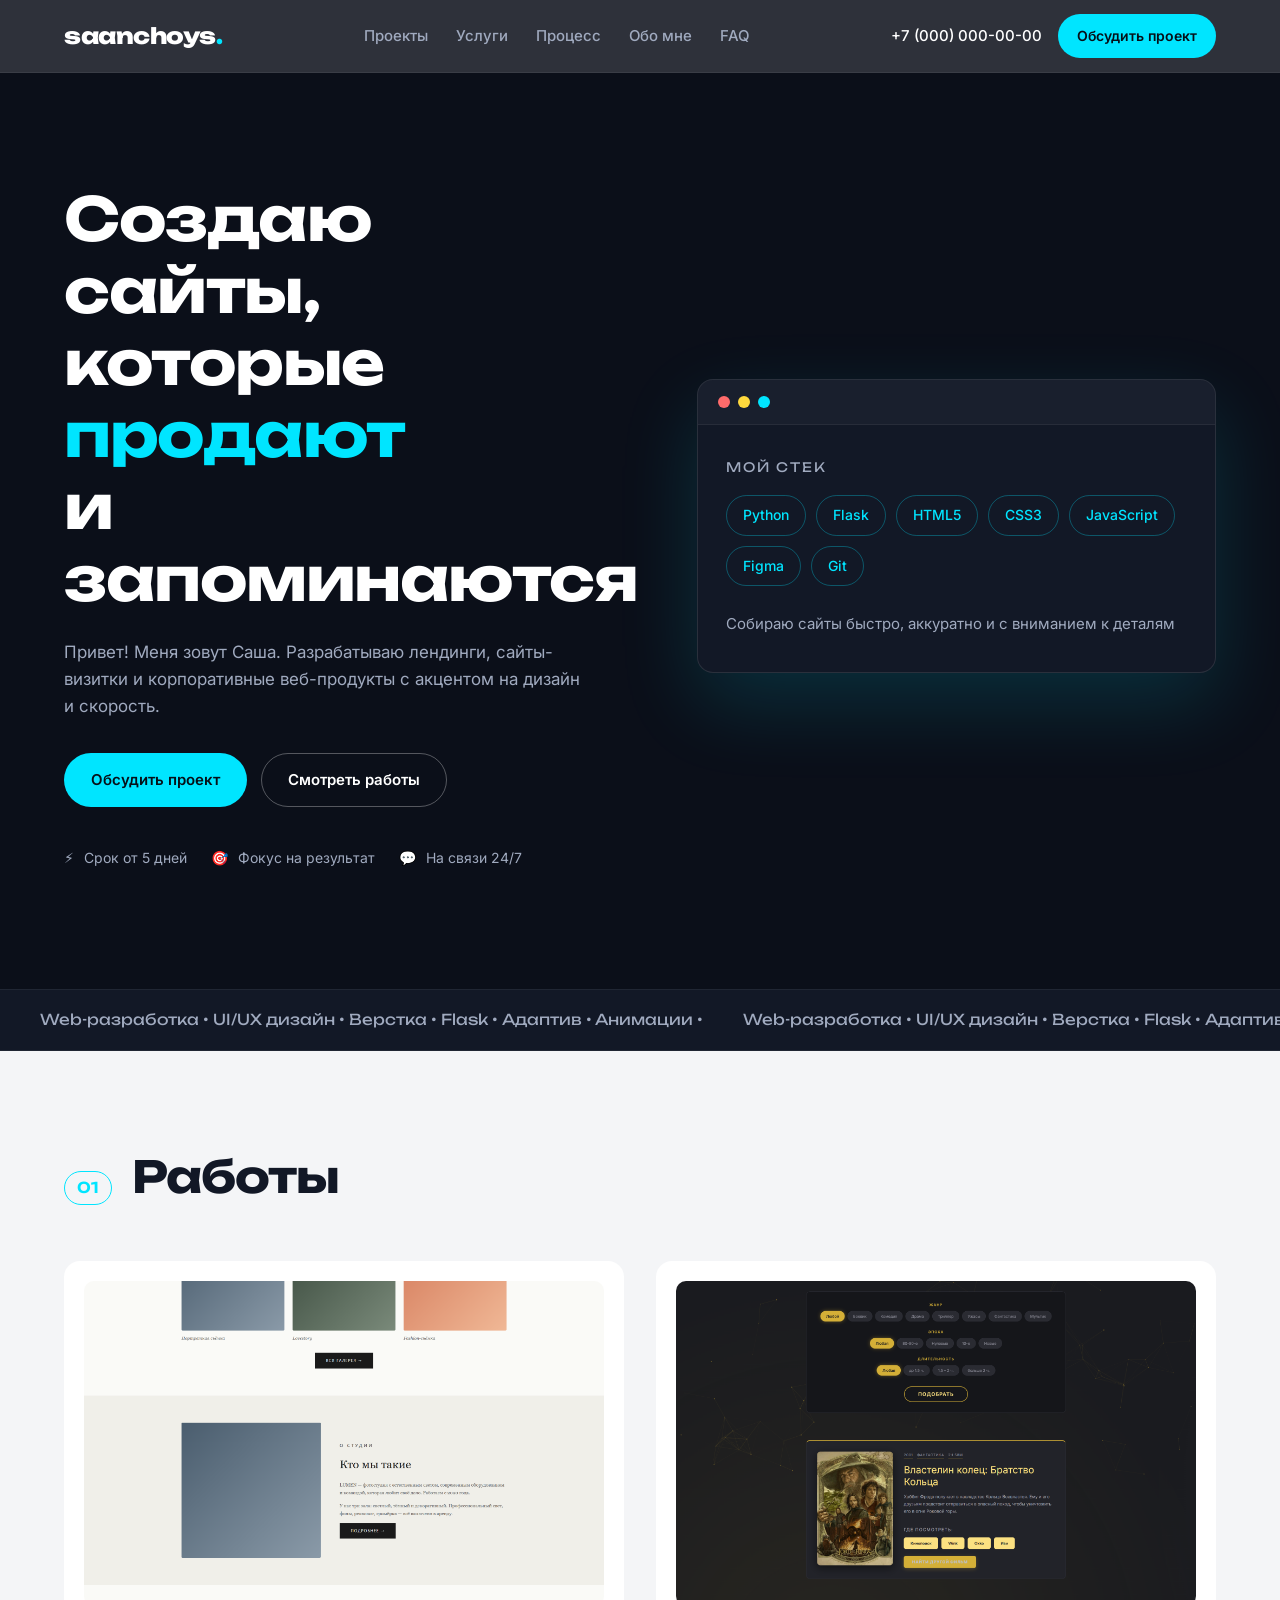
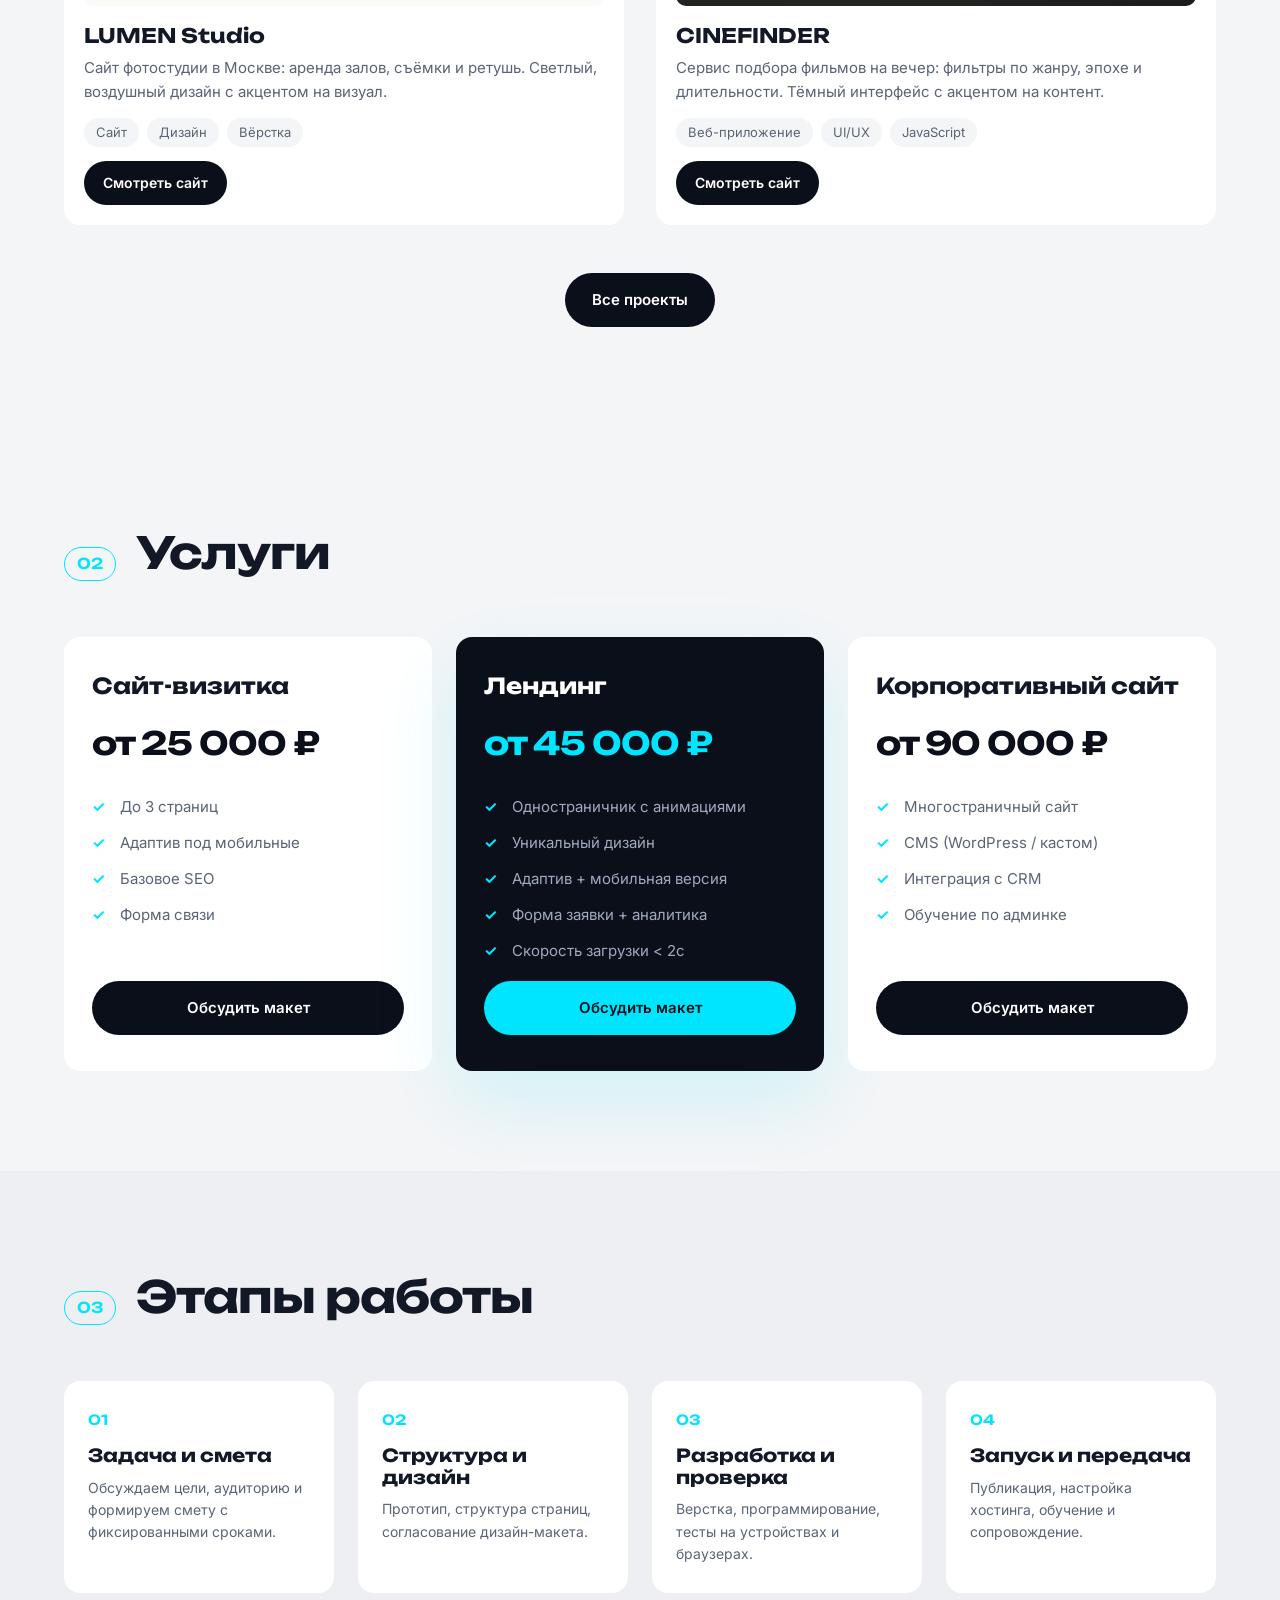
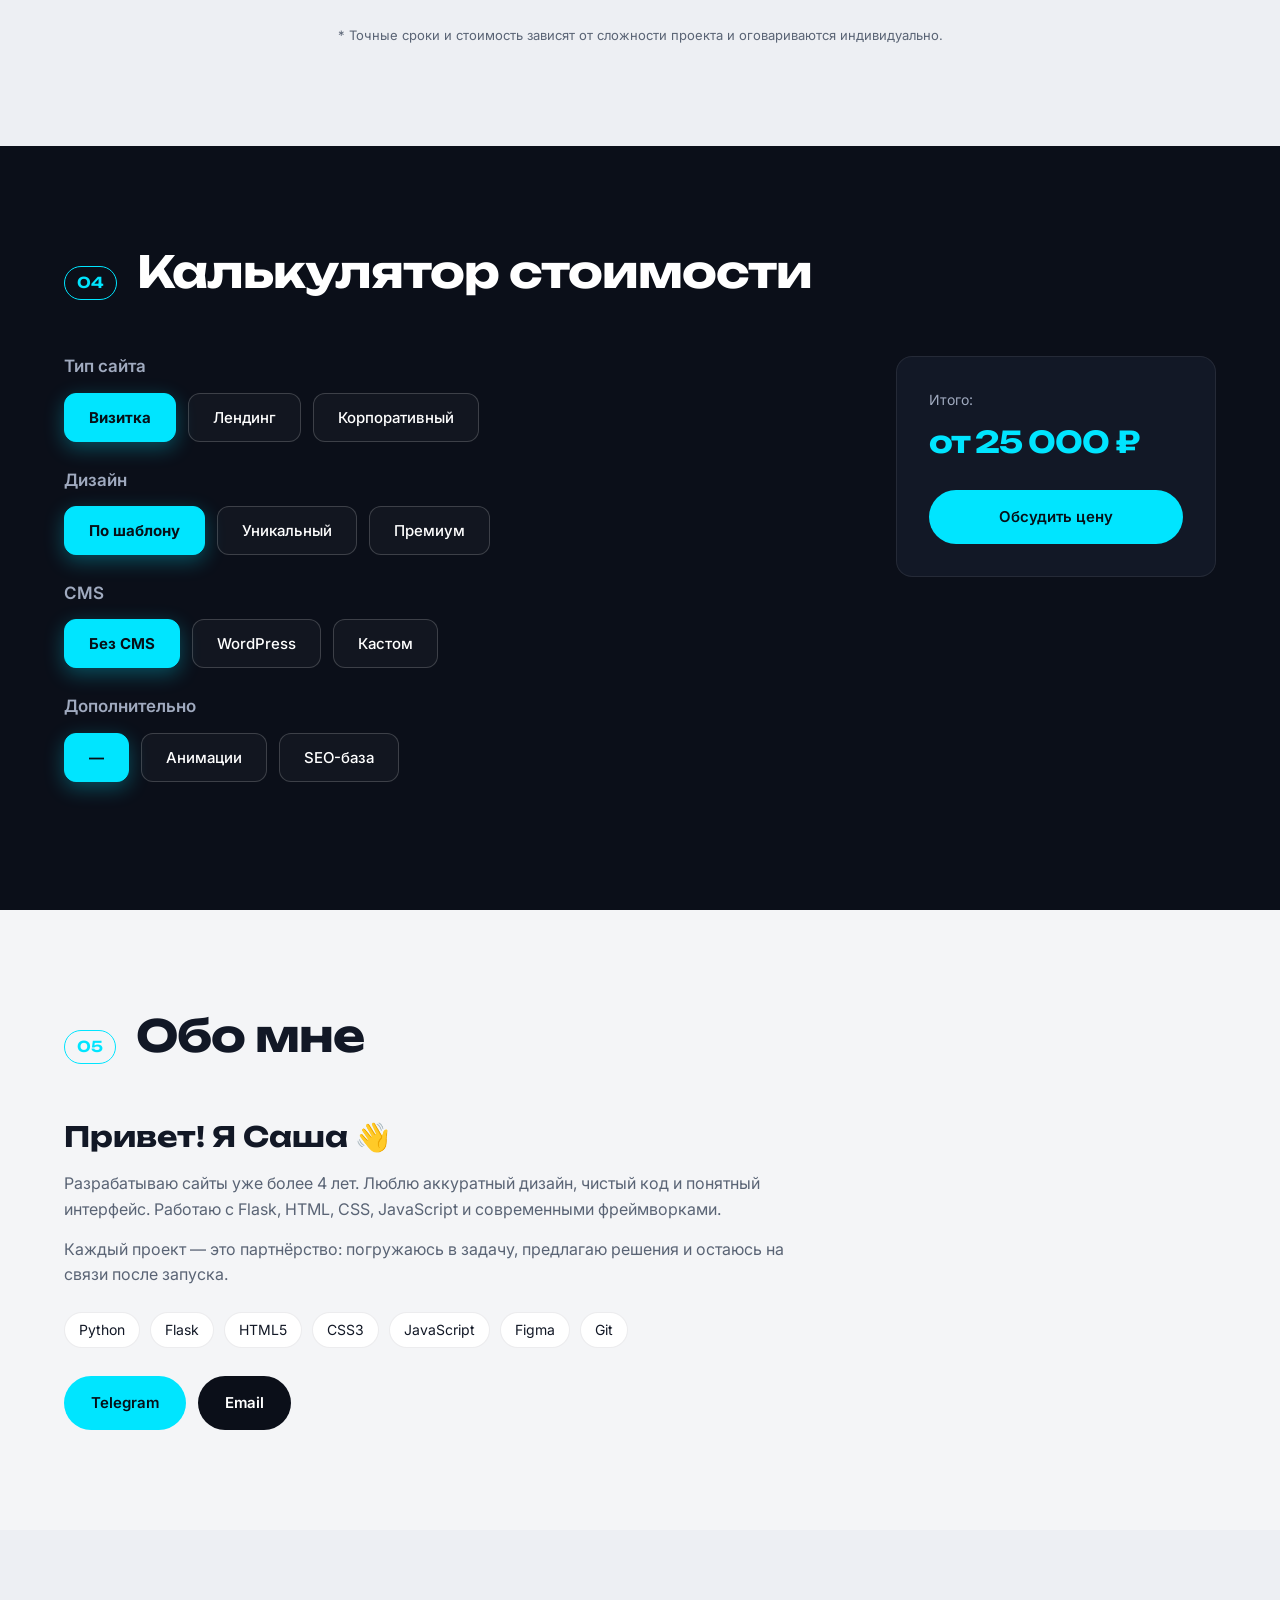
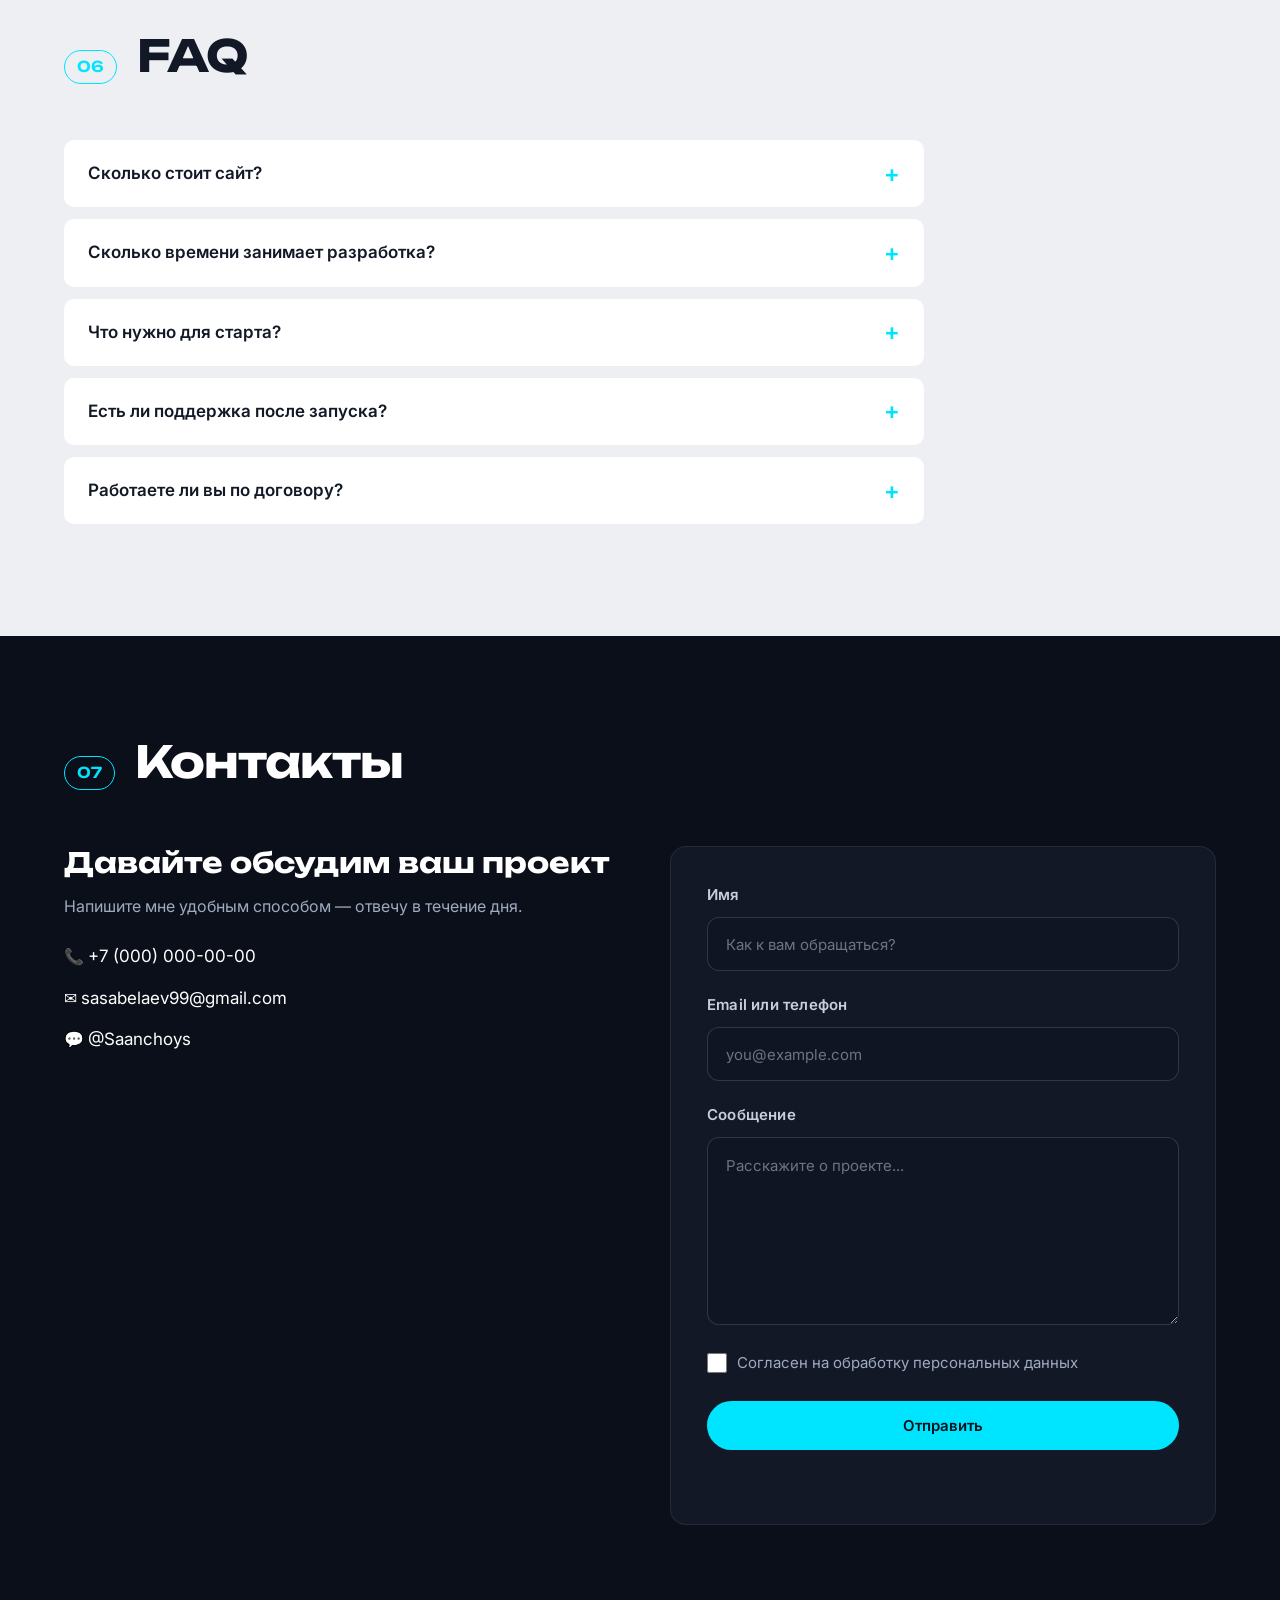
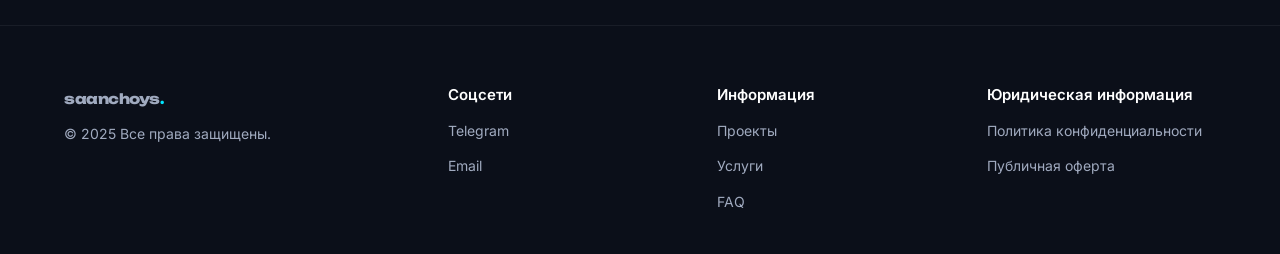
==== commit 2e53a530: "Add files via upload" ====
--- a/index.html
+++ b/index.html
@@ -73,7 +73,6 @@
         </div>
 
         <div class="hero__image reveal">
-          <!-- Вместо фото — стилизованная карточка со стеком -->
           <div class="hero__card">
             <div class="hero__card-head">
               <span class="hero__dot"></span>
@@ -151,47 +150,11 @@
       </div>
     </section>
 
-    <!-- ============ 5. ОТЗЫВЫ ============ -->
-    <section class="section section--dark" id="reviews">
+    <!-- ============ 5. ТАРИФЫ (было 6, отзывы убраны) ============ -->
+    <section class="section section--light" id="pricing">
       <div class="container">
         <div class="section__head reveal">
           <span class="section__num">02</span>
-          <h2 class="section__title">Отзывы</h2>
-        </div>
-
-        <div class="reviews">
-          <aside class="reviews__tabs reveal">
-            <button class="reviews__tab is-active" data-review="0">Aurora</button>
-            <button class="reviews__tab" data-review="1">Nova</button>
-            <button class="reviews__tab" data-review="2">Rex</button>
-          </aside>
-
-          <div class="reviews__window reveal">
-            <div class="reviews__slide is-active" data-slide="0">
-              <div class="reviews__logo">Aurora</div>
-              <p>«Саша сделал нам магазин, который не стыдно показать. Всё быстро, аккуратно, с вниманием к деталям. Конверсия выросла уже в первый месяц.»</p>
-              <a href="https://t.me/Saanchoys" target="_blank" rel="noopener" class="btn btn--ghost btn--sm">Смотреть проект</a>
-            </div>
-            <div class="reviews__slide" data-slide="1">
-              <div class="reviews__logo">Nova</div>
-              <p>«Отличный лендинг! Ребята из команды в восторге от анимаций и продуманной структуры. Спасибо за скорость и терпение.»</p>
-              <a href="https://t.me/Saanchoys" target="_blank" rel="noopener" class="btn btn--ghost btn--sm">Смотреть проект</a>
-            </div>
-            <div class="reviews__slide" data-slide="2">
-              <div class="reviews__logo">Rex</div>
-              <p>«Работали с Сашей над корпоративным сайтом. Всё чётко по срокам, документация, обучение по CMS — на высоте. Рекомендую!»</p>
-              <a href="https://t.me/Saanchoys" target="_blank" rel="noopener" class="btn btn--ghost btn--sm">Смотреть проект</a>
-            </div>
-          </div>
-        </div>
-      </div>
-    </section>
-
-    <!-- ============ 6. ТАРИФЫ ============ -->
-    <section class="section section--light" id="pricing">
-      <div class="container">
-        <div class="section__head reveal">
-          <span class="section__num">03</span>
           <h2 class="section__title">Услуги</h2>
         </div>
 
@@ -236,11 +199,11 @@
       </div>
     </section>
 
-    <!-- ============ 7. ЭТАПЫ РАБОТЫ ============ -->
-    <section class="section section--light" id="process">
-      <div class="container">
-        <div class="section__head reveal">
-          <span class="section__num">04</span>
+    <!-- ============ 6. ЭТАПЫ РАБОТЫ (было 7) ============ -->
+    <section class="section section--light section--alt" id="process">
+      <div class="container">
+        <div class="section__head reveal">
+          <span class="section__num">03</span>
           <h2 class="section__title">Этапы работы</h2>
         </div>
 
@@ -271,11 +234,11 @@
       </div>
     </section>
 
-    <!-- ============ 8. КАЛЬКУЛЯТОР ============ -->
+    <!-- ============ 7. КАЛЬКУЛЯТОР (было 8) ============ -->
     <section class="section section--dark" id="calculator">
       <div class="container">
         <div class="section__head reveal">
-          <span class="section__num">05</span>
+          <span class="section__num">04</span>
           <h2 class="section__title">Калькулятор стоимости</h2>
         </div>
 
@@ -324,11 +287,11 @@
       </div>
     </section>
 
-    <!-- ============ 9. ОБО МНЕ (без фото) ============ -->
+    <!-- ============ 8. ОБО МНЕ (было 9) ============ -->
     <section class="section section--light" id="about">
       <div class="container">
         <div class="section__head reveal">
-          <span class="section__num">06</span>
+          <span class="section__num">05</span>
           <h2 class="section__title">Обо мне</h2>
         </div>
 
@@ -350,11 +313,11 @@
       </div>
     </section>
 
-    <!-- ============ 10. FAQ ============ -->
-    <section class="section section--light" id="faq">
-      <div class="container">
-        <div class="section__head reveal">
-          <span class="section__num">07</span>
+    <!-- ============ 9. FAQ (было 10) ============ -->
+    <section class="section section--light section--alt" id="faq">
+      <div class="container">
+        <div class="section__head reveal">
+          <span class="section__num">06</span>
           <h2 class="section__title">FAQ</h2>
         </div>
 
@@ -383,11 +346,11 @@
       </div>
     </section>
 
-    <!-- ============ 11. КОНТАКТЫ ============ -->
+    <!-- ============ 10. КОНТАКТЫ (было 11) ============ -->
     <section class="section section--dark" id="contacts">
       <div class="container">
         <div class="section__head reveal">
-          <span class="section__num">08</span>
+          <span class="section__num">07</span>
           <h2 class="section__title">Контакты</h2>
         </div>
 
@@ -413,7 +376,7 @@
             </div>
             <div class="form-group">
               <label for="message">Сообщение</label>
-              <textarea id="message" name="message" rows="5" required placeholder="Расскажите о проекте..."></textarea>
+              <textarea id="message" name="message" rows="6" required placeholder="Расскажите о проекте..."></textarea>
             </div>
             <label class="checkbox">
               <input type="checkbox" id="consent" name="consent" required />
@@ -428,7 +391,7 @@
 
   </main>
 
-  <!-- ============ 12. ФУТЕР ============ -->
+  <!-- ============ 11. ФУТЕР (было 12) ============ -->
   <footer class="footer">
     <div class="container footer__inner">
       <div class="footer__col">
--- a/css/style.css
+++ b/css/style.css
@@ -1,12 +1,31 @@
+/* =========================================================
+   Переменные и базовые стили
+   ========================================================= */
 :root{
-  --dark:#0B0F19; --dark-2:#121826; --light:#F4F5F7;
-  --accent:#00E5FF; --text-light:#fff; --text-muted-dark:#A0AABF;
-  --text-dark:#121826; --text-muted-light:#5A6475;
-  --radius:16px; --radius-sm:10px; --container:1200px; --t:.25s ease;
-}
+  --dark:#0B0F19;
+  --dark-2:#121826;
+  --light:#F4F5F7;
+  --light-alt:#EDEFF3;
+  --accent:#00E5FF;
+  --text-light:#FFFFFF;
+  --text-muted-dark:#A0AABF;
+  --text-dark:#121826;
+  --text-muted-light:#5A6475;
+  --radius:16px;
+  --radius-sm:10px;
+  --container:1200px;
+  --t:.25s ease;
+}
+
 *{box-sizing:border-box;margin:0;padding:0}
 html{scroll-behavior:smooth}
-body{font-family:'Inter',system-ui,sans-serif;background:var(--light);color:var(--text-dark);line-height:1.6;overflow-x:hidden}
+body{
+  font-family:'Inter',system-ui,-apple-system,sans-serif;
+  background:var(--light);
+  color:var(--text-dark);
+  line-height:1.6;
+  overflow-x:hidden;
+}
 img{max-width:100%;display:block}
 a{color:inherit;text-decoration:none;transition:color var(--t)}
 ul{list-style:none}
@@ -14,136 +33,525 @@
 .container{width:100%;max-width:var(--container);margin:0 auto;padding:0 24px}
 .accent{color:var(--accent)}
 
-.btn{display:inline-flex;align-items:center;justify-content:center;padding:14px 26px;border-radius:999px;font-weight:600;font-size:15px;border:1px solid transparent;cursor:pointer;transition:all var(--t);white-space:nowrap;font-family:inherit}
+/* =========================================================
+   Кнопки
+   ========================================================= */
+.btn{
+  display:inline-flex;
+  align-items:center;
+  justify-content:center;
+  padding:14px 26px;
+  border-radius:999px;
+  font-weight:600;
+  font-size:15px;
+  border:1px solid transparent;
+  cursor:pointer;
+  transition:all var(--t);
+  white-space:nowrap;
+  font-family:inherit;
+}
 .btn:hover{transform:translateY(-2px)}
 .btn--accent{background:var(--accent);color:#061018}
 .btn--accent:hover{background:#4beaff}
 .btn--dark{background:var(--dark);color:#fff}
+.btn--dark:hover{background:#1c2438}
 .btn--ghost{background:transparent;color:#fff;border-color:rgba(255,255,255,.3)}
 .btn--ghost:hover{border-color:var(--accent);color:var(--accent)}
 .btn--sm{padding:10px 18px;font-size:14px}
 .btn--full{width:100%}
 
-.header{position:sticky;top:0;z-index:100;background:rgba(11,15,25,.85);backdrop-filter:blur(14px);border-bottom:1px solid rgba(255,255,255,.06)}
-.header__inner{display:flex;align-items:center;justify-content:space-between;gap:24px;height:72px}
-.logo{font-family:'Unbounded',sans-serif;font-size:22px;font-weight:800;color:#fff;letter-spacing:-.5px}
+/* =========================================================
+   Шапка
+   ========================================================= */
+.header{
+  position:sticky;
+  top:0;
+  z-index:100;
+  background:rgba(11,15,25,.85);
+  backdrop-filter:blur(14px);
+  -webkit-backdrop-filter:blur(14px);
+  border-bottom:1px solid rgba(255,255,255,.06);
+}
+.header__inner{
+  display:flex;
+  align-items:center;
+  justify-content:space-between;
+  gap:24px;
+  height:72px;
+}
+.logo{
+  font-family:'Unbounded',sans-serif;
+  font-size:22px;
+  font-weight:800;
+  color:#fff;
+  letter-spacing:-.5px;
+}
 .logo span{color:var(--accent)}
 .nav{display:flex;gap:28px}
 .nav a{color:var(--text-muted-dark);font-size:15px;font-weight:500}
 .nav a:hover{color:var(--accent)}
 .header__actions{display:flex;align-items:center;gap:16px}
-.header__phone{color:#fff;font-size:15px;font-weight:500}
+.header__phone{color:#fff;font-size:15px;font-weight:500;white-space:nowrap}
 .header__phone:hover{color:var(--accent)}
-.burger{display:none;width:40px;height:40px;background:transparent;border:1px solid rgba(255,255,255,.2);border-radius:8px;cursor:pointer;flex-direction:column;align-items:center;justify-content:center;gap:5px;padding:0}
+
+.burger{
+  display:none;
+  width:40px;
+  height:40px;
+  background:transparent;
+  border:1px solid rgba(255,255,255,.2);
+  border-radius:8px;
+  cursor:pointer;
+  flex-direction:column;
+  align-items:center;
+  justify-content:center;
+  gap:5px;
+  padding:0;
+}
 .burger span{display:block;width:20px;height:2px;background:#fff;transition:all var(--t)}
 .burger.is-open span:nth-child(1){transform:translateY(7px) rotate(45deg)}
 .burger.is-open span:nth-child(2){opacity:0}
 .burger.is-open span:nth-child(3){transform:translateY(-7px) rotate(-45deg)}
 
+/* =========================================================
+   Секции
+   ========================================================= */
 .section{padding:100px 0}
 .section--dark{background:var(--dark);color:var(--text-light)}
 .section--light{background:var(--light);color:var(--text-dark)}
-.section__head{display:flex;align-items:baseline;gap:20px;margin-bottom:56px}
-.section__num{font-family:'Unbounded',sans-serif;font-size:15px;color:var(--accent);font-weight:600;padding:4px 12px;border:1px solid var(--accent);border-radius:999px}
+.section--alt{background:var(--light-alt);color:var(--text-dark)}
+
+.section__head{
+  display:flex;
+  align-items:baseline;
+  gap:20px;
+  margin-bottom:56px;
+}
+.section__num{
+  font-family:'Unbounded',sans-serif;
+  font-size:15px;
+  color:var(--accent);
+  font-weight:600;
+  padding:4px 12px;
+  border:1px solid var(--accent);
+  border-radius:999px;
+  flex-shrink:0;
+}
 .section__title{font-size:clamp(28px,4vw,44px);letter-spacing:-1px}
 .section__cta{text-align:center;margin-top:48px}
 
+/* =========================================================
+   Hero
+   ========================================================= */
 .hero{padding:110px 0 120px}
 .hero__inner{display:grid;grid-template-columns:1.1fr 1fr;gap:60px;align-items:center}
 .hero__title{font-size:clamp(32px,5vw,60px);letter-spacing:-1.5px;margin-bottom:24px}
 .hero__subtitle{color:var(--text-muted-dark);font-size:17px;max-width:520px;margin-bottom:32px}
 .hero__buttons{display:flex;flex-wrap:wrap;gap:14px;margin-bottom:40px}
 .hero__features{display:flex;flex-wrap:wrap;gap:24px;color:var(--text-muted-dark);font-size:14px}
-.hero__mockup{border-radius:var(--radius);overflow:hidden;border:1px solid rgba(255,255,255,.1);box-shadow:0 30px 80px rgba(0,229,255,.15)}
-.hero__mockup img{width:100%;height:100%;object-fit:cover;aspect-ratio:9/7}
-
-.marquee{overflow:hidden;background:var(--dark-2);border-top:1px solid rgba(255,255,255,.06);border-bottom:1px solid rgba(255,255,255,.06);padding:18px 0;color:var(--text-muted-dark);font-family:'Unbounded',sans-serif;font-size:15px;white-space:nowrap}
+.hero__features .icon{margin-right:6px}
+
+/* Hero: карточка со стеком вместо фото */
+.hero__card{
+  background:var(--dark-2);
+  border:1px solid rgba(255,255,255,.1);
+  border-radius:var(--radius);
+  overflow:hidden;
+  box-shadow:0 30px 80px rgba(0,229,255,.15);
+}
+.hero__card-head{
+  display:flex;
+  gap:8px;
+  padding:16px 20px;
+  background:rgba(255,255,255,.03);
+  border-bottom:1px solid rgba(255,255,255,.06);
+}
+.hero__dot{width:12px;height:12px;border-radius:50%;background:rgba(255,255,255,.15)}
+.hero__dot:first-child{background:#ff6b6b}
+.hero__dot:nth-child(2){background:#ffd93d}
+.hero__dot:nth-child(3){background:var(--accent)}
+.hero__card-body{padding:32px 28px 36px}
+.hero__card-label{
+  font-family:'Unbounded',sans-serif;
+  font-size:13px;
+  color:var(--text-muted-dark);
+  text-transform:uppercase;
+  letter-spacing:2px;
+  margin-bottom:18px;
+}
+.hero__stack{display:flex;flex-wrap:wrap;gap:10px;margin-bottom:26px}
+.hero__stack li{
+  padding:8px 16px;
+  border-radius:999px;
+  border:1px solid rgba(0,229,255,.3);
+  color:var(--accent);
+  font-size:14px;
+  font-weight:500;
+}
+.hero__card-note{color:var(--text-muted-dark);font-size:15px;line-height:1.6}
+
+/* =========================================================
+   Бегущая строка
+   ========================================================= */
+.marquee{
+  overflow:hidden;
+  background:var(--dark-2);
+  border-top:1px solid rgba(255,255,255,.06);
+  border-bottom:1px solid rgba(255,255,255,.06);
+  padding:18px 0;
+  color:var(--text-muted-dark);
+  font-family:'Unbounded',sans-serif;
+  font-size:15px;
+  white-space:nowrap;
+}
 .marquee__track{display:inline-flex;gap:40px;animation:marquee 25s linear infinite;padding-left:40px}
 @keyframes marquee{from{transform:translateX(0)}to{transform:translateX(-50%)}}
 
+/* =========================================================
+   Работы
+   ========================================================= */
 .works-grid{display:grid;grid-template-columns:repeat(2,1fr);gap:32px}
-.work-card{background:#fff;border-radius:var(--radius);padding:20px;transition:all var(--t)}
+.work-card{
+  background:#fff;
+  border-radius:var(--radius);
+  padding:20px;
+  transition:transform var(--t),box-shadow var(--t);
+}
 .work-card:hover{transform:translateY(-4px);box-shadow:0 24px 60px rgba(18,24,38,.12)}
-.work-card__img{border-radius:var(--radius-sm);overflow:hidden;margin-bottom:18px;aspect-ratio:16/10}
+.work-card__img{
+  border-radius:var(--radius-sm);
+  overflow:hidden;
+  margin-bottom:18px;
+  aspect-ratio:16/10;
+}
 .work-card__img img{width:100%;height:100%;object-fit:cover}
 .work-card h3{font-size:20px;margin-bottom:8px}
 .work-card p{color:var(--text-muted-light);font-size:15px;margin-bottom:14px}
 .tags{display:flex;flex-wrap:wrap;gap:8px}
-.tags li{padding:4px 12px;background:var(--light);color:var(--text-muted-light);border-radius:999px;font-size:13px}
-
-.reviews{display:grid;grid-template-columns:260px 1fr;gap:40px}
-.reviews__tabs{display:flex;flex-direction:column;gap:8px}
-.reviews__tab{background:transparent;border:1px solid rgba(255,255,255,.12);color:var(--text-muted-dark);padding:16px 20px;border-radius:var(--radius-sm);font-size:15px;font-family:inherit;text-align:left;cursor:pointer;transition:all var(--t)}
-.reviews__tab:hover{color:#fff;border-color:rgba(255,255,255,.3)}
-.reviews__tab.is-active{background:var(--accent);color:#061018;border-color:var(--accent);font-weight:600}
-.reviews__window{background:var(--dark-2);border:1px solid rgba(255,255,255,.08);border-radius:var(--radius);padding:48px;min-height:280px}
-.reviews__slide{display:none;animation:fadeIn .4s ease}
-.reviews__slide.is-active{display:block}
-@keyframes fadeIn{from{opacity:0;transform:translateY(8px)}to{opacity:1;transform:none}}
-.reviews__logo{font-family:'Unbounded',sans-serif;font-size:22px;font-weight:700;color:var(--accent);margin-bottom:20px}
-.reviews__slide p{color:var(--text-muted-dark);font-size:17px;line-height:1.7;margin-bottom:24px}
-
+.tags li{
+  padding:4px 12px;
+  background:var(--light);
+  color:var(--text-muted-light);
+  border-radius:999px;
+  font-size:13px;
+}
+
+/* =========================================================
+   Тарифы
+   ========================================================= */
 .pricing{display:grid;grid-template-columns:repeat(3,1fr);gap:24px;align-items:stretch}
-.price-card{background:#fff;border-radius:var(--radius);padding:36px 28px;display:flex;flex-direction:column;gap:18px;transition:transform var(--t)}
+.price-card{
+  background:#fff;
+  border-radius:var(--radius);
+  padding:36px 28px;
+  display:flex;
+  flex-direction:column;
+  gap:18px;
+  transition:transform var(--t);
+}
 .price-card:hover{transform:translateY(-4px)}
 .price-card h3{font-size:22px}
-.price-card__price{font-family:'Unbounded',sans-serif;font-size:32px;font-weight:700;color:var(--dark);letter-spacing:-1px}
-.price-card--featured{background:var(--dark);color:#fff;box-shadow:0 30px 80px rgba(0,229,255)}
-/* Hero: карточка со стеком вместо фото */
-.hero__card{
-  background: var(--dark-2);
-  border: 1px solid rgba(255,255,255,.1);
-  border-radius: var(--radius);
-  overflow: hidden;
-  box-shadow: 0 30px 80px rgba(0,229,255,.15);
-}
-.hero__card-head{
-  display: flex;
-  gap: 8px;
-  padding: 16px 20px;
-  background: rgba(255,255,255,.03);
-  border-bottom: 1px solid rgba(255,255,255,.06);
-}
-.hero__dot{
-  width: 12px; height: 12px;
-  border-radius: 50%;
-  background: rgba(255,255,255,.15);
-}
-.hero__dot:first-child{ background: #ff6b6b; }
-.hero__dot:nth-child(2){ background: #ffd93d; }
-.hero__dot:nth-child(3){ background: var(--accent); }
-
-.hero__card-body{ padding: 32px 28px 36px; }
-.hero__card-label{
-  font-family: 'Unbounded', sans-serif;
-  font-size: 13px;
-  color: var(--text-muted-dark);
-  text-transform: uppercase;
-  letter-spacing: 2px;
-  margin-bottom: 18px;
-}
-.hero__stack{
-  display: flex;
-  flex-wrap: wrap;
-  gap: 10px;
-  margin-bottom: 26px;
-}
-.hero__stack li{
-  padding: 8px 16px;
-  border-radius: 999px;
-  border: 1px solid rgba(0,229,255,.3);
-  color: var(--accent);
-  font-size: 14px;
-  font-weight: 500;
-}
-.hero__card-note{
-  color: var(--text-muted-dark);
-  font-size: 15px;
-  line-height: 1.6;
-}
-
-/* «Обо мне» без фото — одна колонка */
-.about--no-photo{
-  grid-template-columns: 1fr;
-  max-width: 720px;
+.price-card__price{
+  font-family:'Unbounded',sans-serif;
+  font-size:32px;
+  font-weight:700;
+  color:var(--dark);
+  letter-spacing:-1px;
+}
+.price-card--featured{
+  background:var(--dark);
+  color:#fff;
+  box-shadow:0 30px 80px rgba(0,229,255,.15);
+  transform:scale(1.03);
+}
+.price-card--featured .price-card__price{color:var(--accent)}
+.check-list{display:flex;flex-direction:column;gap:12px;margin-top:8px;flex-grow:1}
+.check-list li{position:relative;padding-left:28px;font-size:15px;color:var(--text-muted-light)}
+.price-card--featured .check-list li{color:var(--text-muted-dark)}
+.check-list li::before{content:"✓";position:absolute;left:0;top:0;color:var(--accent);font-weight:700}
+
+/* =========================================================
+   Этапы работы
+   ========================================================= */
+.steps{display:grid;grid-template-columns:repeat(4,1fr);gap:24px}
+.step{background:#fff;border-radius:var(--radius);padding:28px 24px}
+.step__num{
+  font-family:'Unbounded',sans-serif;
+  font-size:14px;
+  color:var(--accent);
+  margin-bottom:14px;
+  font-weight:600;
+}
+.step h4{font-size:18px;margin-bottom:10px}
+.step p{color:var(--text-muted-light);font-size:14px}
+.process-note{
+  margin-top:32px;
+  font-size:13px;
+  color:var(--text-muted-light);
+  text-align:center;
+}
+
+/* =========================================================
+   Калькулятор
+   ========================================================= */
+.calc{display:grid;grid-template-columns:1fr 320px;gap:40px;align-items:start}
+.calc__group{margin-bottom:28px}
+.calc__group h4{
+  font-size:17px;
+  margin-bottom:16px;
+  color:var(--text-muted-dark);
+  font-family:'Inter',sans-serif;
+  font-weight:600;
+}
+.calc__buttons{display:flex;flex-wrap:wrap;gap:12px}
+
+.calc-btn{
+  background:rgba(255,255,255,.03);
+  border:1.5px solid rgba(255,255,255,.18);
+  color:#fff;
+  padding:14px 24px;
+  border-radius:12px;
+  font-size:15px;
+  font-weight:500;
+  font-family:inherit;
+  cursor:pointer;
+  transition:all .2s ease;
+  min-height:48px;
+}
+.calc-btn:hover{
+  border-color:var(--accent);
+  color:var(--accent);
+  background:rgba(0,229,255,.06);
+  transform:translateY(-1px);
+}
+.calc-btn.is-active{
+  background:var(--accent);
+  color:#061018;
+  border-color:var(--accent);
+  font-weight:700;
+  box-shadow:0 6px 20px rgba(0,229,255,.3);
+}
+
+.calc__total{
+  background:var(--dark-2);
+  border:1px solid rgba(255,255,255,.08);
+  border-radius:var(--radius);
+  padding:32px;
+  position:sticky;
+  top:100px;
+}
+.calc__label{color:var(--text-muted-dark);font-size:14px;margin-bottom:6px}
+.calc__price{
+  font-family:'Unbounded',sans-serif;
+  font-size:30px;
+  font-weight:700;
+  color:var(--accent);
+  margin-bottom:24px;
+  letter-spacing:-1px;
+}
+
+/* =========================================================
+   Обо мне
+   ========================================================= */
+.about{display:grid;grid-template-columns:1fr 1.4fr;gap:60px;align-items:center}
+.about--no-photo{grid-template-columns:1fr;max-width:720px}
+.about__text h3{font-size:28px;margin-bottom:18px}
+.about__text p{color:var(--text-muted-light);margin-bottom:14px;font-size:16px}
+.stack{display:flex;flex-wrap:wrap;gap:10px;margin:24px 0 28px}
+.stack span{
+  padding:6px 14px;
+  background:#fff;
+  border-radius:999px;
+  font-size:14px;
+  border:1px solid rgba(18,24,38,.08);
+}
+.about__buttons{display:flex;gap:12px;flex-wrap:wrap}
+
+/* =========================================================
+   FAQ
+   ========================================================= */
+.faq{max-width:860px}
+.faq__item{
+  background:#fff;
+  border-radius:var(--radius-sm);
+  margin-bottom:12px;
+  padding:20px 24px;
+  transition:box-shadow var(--t);
+}
+.faq__item[open]{box-shadow:0 12px 40px rgba(18,24,38,.08)}
+.faq__item summary{
+  cursor:pointer;
+  font-size:17px;
+  font-weight:600;
+  color:var(--text-dark);
+  list-style:none;
+  position:relative;
+  padding-right:32px;
+}
+.faq__item summary::-webkit-details-marker{display:none}
+.faq__item summary::after{
+  content:"+";
+  position:absolute;
+  right:0;
+  top:50%;
+  transform:translateY(-50%);
+  font-size:24px;
+  color:var(--accent);
+  line-height:1;
+}
+.faq__item[open] summary::after{content:"−"}
+.faq__item p{margin-top:14px;color:var(--text-muted-light);font-size:15px}
+
+/* =========================================================
+   Контакты
+   ========================================================= */
+.contacts{display:grid;grid-template-columns:1fr 1fr;gap:60px;align-items:start}
+.contacts__info h3{font-size:28px;margin-bottom:14px}
+.contacts__info p{color:var(--text-muted-dark);margin-bottom:24px}
+.contacts__list{display:flex;flex-direction:column;gap:14px}
+.contacts__list a{color:#fff;font-size:17px}
+.contacts__list a:hover{color:var(--accent)}
+
+.contact-form{
+  background:var(--dark-2);
+  border:1px solid rgba(255,255,255,.08);
+  border-radius:var(--radius);
+  padding:36px;
+  display:flex;
+  flex-direction:column;
+  gap:22px;
+}
+.form-group{display:flex;flex-direction:column;gap:10px}
+.form-group label{
+  font-size:15px;
+  font-weight:600;
+  color:#C7CFDD;
+  letter-spacing:.2px;
+}
+.form-group input,
+.form-group textarea{
+  background:#0F1522;
+  border:1.5px solid rgba(255,255,255,.14);
+  color:#fff;
+  padding:16px 18px;
+  border-radius:12px;
+  font-family:inherit;
+  font-size:16px;
+  width:100%;
+  transition:border-color .2s ease,box-shadow .2s ease,background .2s ease;
+}
+.form-group input::placeholder,
+.form-group textarea::placeholder{color:#6B7484;font-size:15px}
+.form-group input:hover,
+.form-group textarea:hover{border-color:rgba(0,229,255,.35)}
+.form-group input:focus,
+.form-group textarea:focus{
+  outline:none;
+  border-color:var(--accent);
+  background:#0C121E;
+  box-shadow:0 0 0 4px rgba(0,229,255,.15);
+}
+.form-group textarea{min-height:160px;resize:vertical;line-height:1.6}
+
+.checkbox{
+  display:flex;
+  align-items:center;
+  gap:10px;
+  font-size:15px;
+  color:#A0AABF;
+  cursor:pointer;
+  padding:4px 0;
+}
+.checkbox input{width:20px;height:20px;accent-color:var(--accent);flex-shrink:0}
+
+.form-status{font-size:15px;min-height:20px;margin-top:-4px}
+.form-status.is-error{color:#ff6b6b}
+.form-status.is-success{color:var(--accent)}
+
+/* =========================================================
+   Футер
+   ========================================================= */
+.footer{
+  background:var(--dark);
+  color:var(--text-muted-dark);
+  padding:60px 0 40px;
+  border-top:1px solid rgba(255,255,255,.06);
+}
+.footer__inner{display:grid;grid-template-columns:1.5fr repeat(3,1fr);gap:40px}
+.footer__copy{font-size:14px;margin-top:12px}
+.footer__col h4{
+  color:#fff;
+  font-size:15px;
+  margin-bottom:14px;
+  font-family:'Inter',sans-serif;
+  font-weight:600;
+}
+.footer__col ul{display:flex;flex-direction:column;gap:10px}
+.footer__col a{font-size:14px;color:var(--text-muted-dark)}
+.footer__col a:hover{color:var(--accent)}
+
+/* =========================================================
+   Анимация появления
+   ========================================================= */
+.reveal{opacity:0;transform:translateY(30px);transition:opacity .7s ease,transform .7s ease}
+.reveal.is-visible{opacity:1;transform:none}
+
+/* =========================================================
+   Адаптив
+   ========================================================= */
+@media (max-width:1024px){
+  .hero__inner{grid-template-columns:1fr;gap:40px}
+  .pricing{grid-template-columns:1fr}
+  .price-card--featured{transform:none}
+  .steps{grid-template-columns:repeat(2,1fr)}
+  .calc{grid-template-columns:1fr}
+  .calc__total{position:static}
+  .about{grid-template-columns:1fr;gap:32px}
+  .about--no-photo{max-width:none}
+  .contacts{grid-template-columns:1fr;gap:40px}
+  .footer__inner{grid-template-columns:1fr 1fr}
+}
+
+@media (max-width:768px){
+  .section{padding:64px 0}
+  .nav{
+    position:fixed;
+    top:72px;
+    left:0;
+    right:0;
+    background:var(--dark);
+    flex-direction:column;
+    padding:20px 24px;
+    gap:8px;
+    border-bottom:1px solid rgba(255,255,255,.08);
+    transform:translateY(-120%);
+    transition:transform .3s ease;
+    z-index:99;
+  }
+  .nav.is-open{transform:none}
+  .nav a{padding:12px 0;font-size:16px}
+  .burger{display:flex}
+  .header__phone{display:none}
+  .header__actions .btn{display:none}
+
+  .works-grid{grid-template-columns:1fr}
+  .steps{grid-template-columns:1fr}
+  .footer__inner{grid-template-columns:1fr}
+  .hero{padding:60px 0 80px}
+  .section__head{margin-bottom:32px;flex-direction:column;align-items:flex-start;gap:12px}
+
+  .hero__card-body{padding:24px 22px 28px}
+  .price-card{padding:28px 22px}
+  .price-card__price{font-size:26px}
+
+  .calc__total{padding:24px}
+  .calc__price{font-size:24px}
+  .calc-btn{padding:12px 18px;font-size:14px;min-height:44px}
+
+  .contact-form{padding:24px;gap:18px}
+  .form-group input,
+  .form-group textarea{padding:14px 16px;font-size:16px}
+
+  .contacts__list a{font-size:15px}
+  .footer{padding:40px 0 30px}
 }
